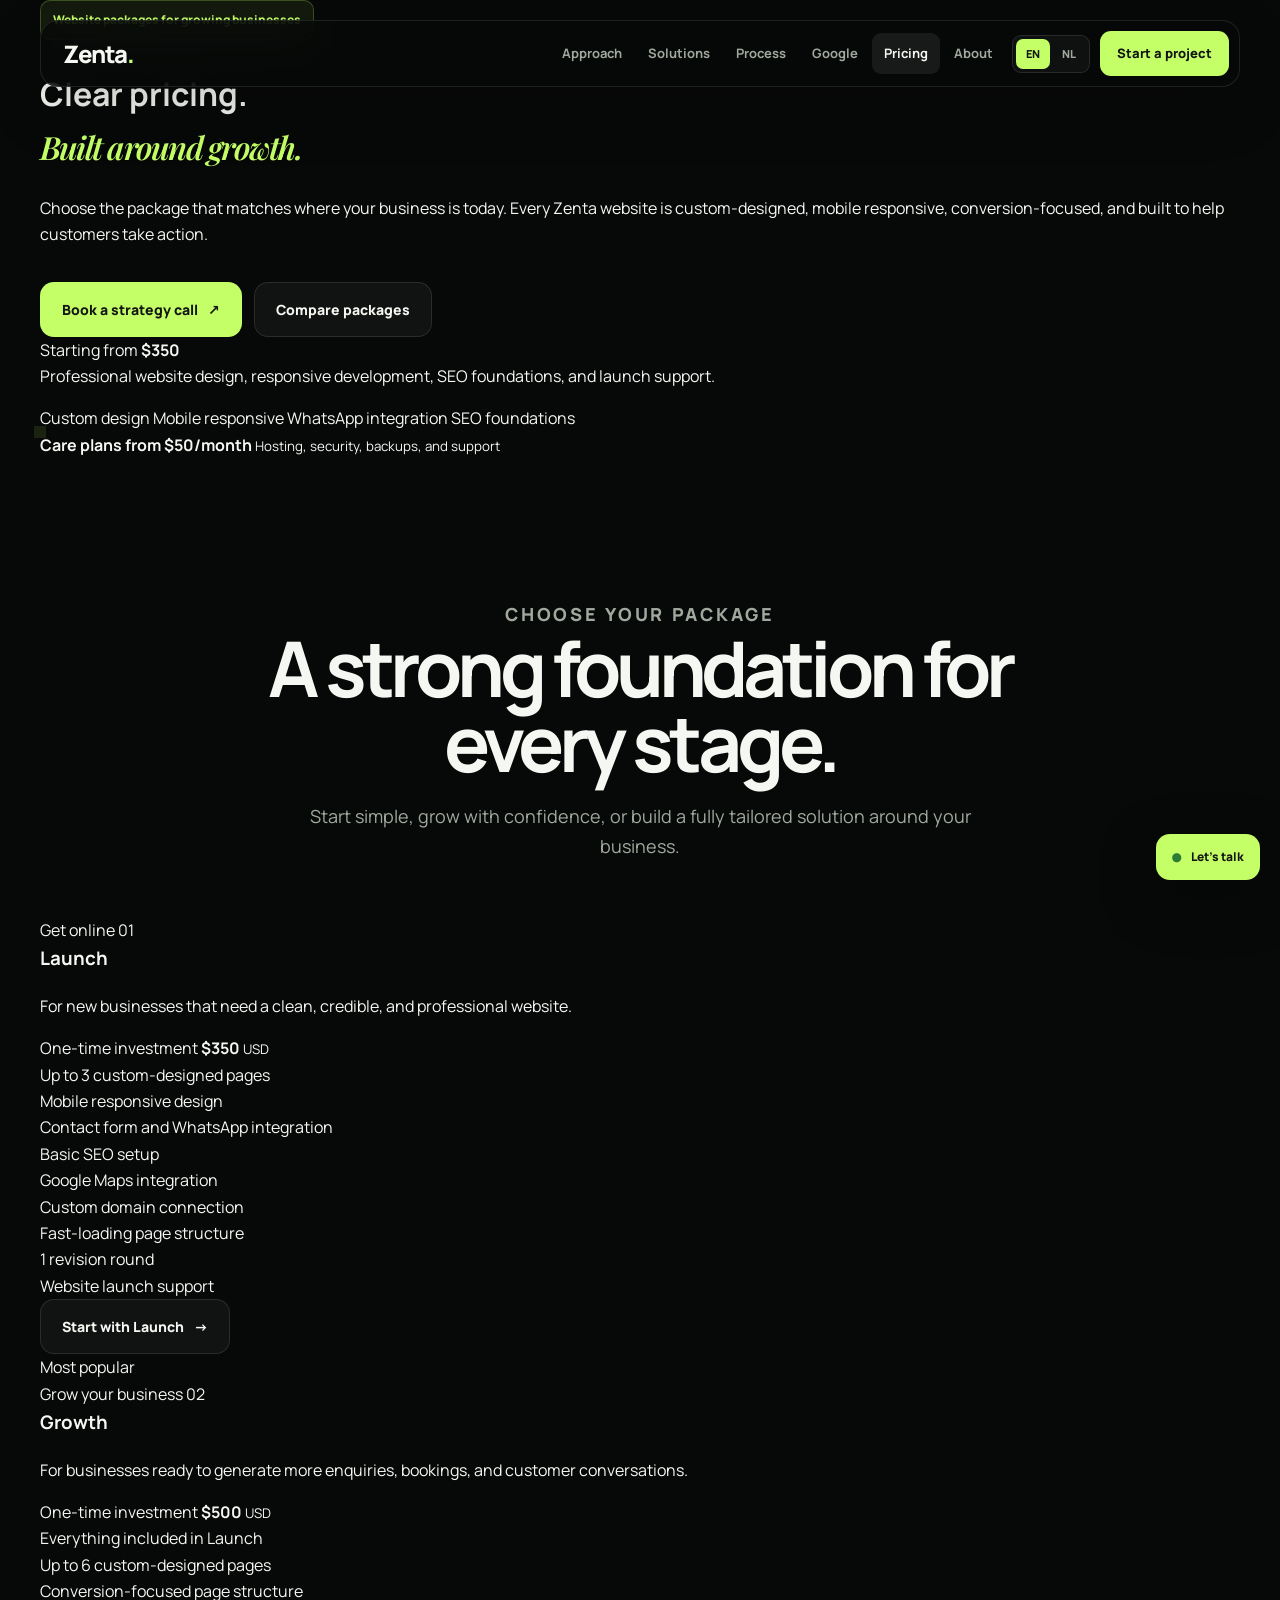
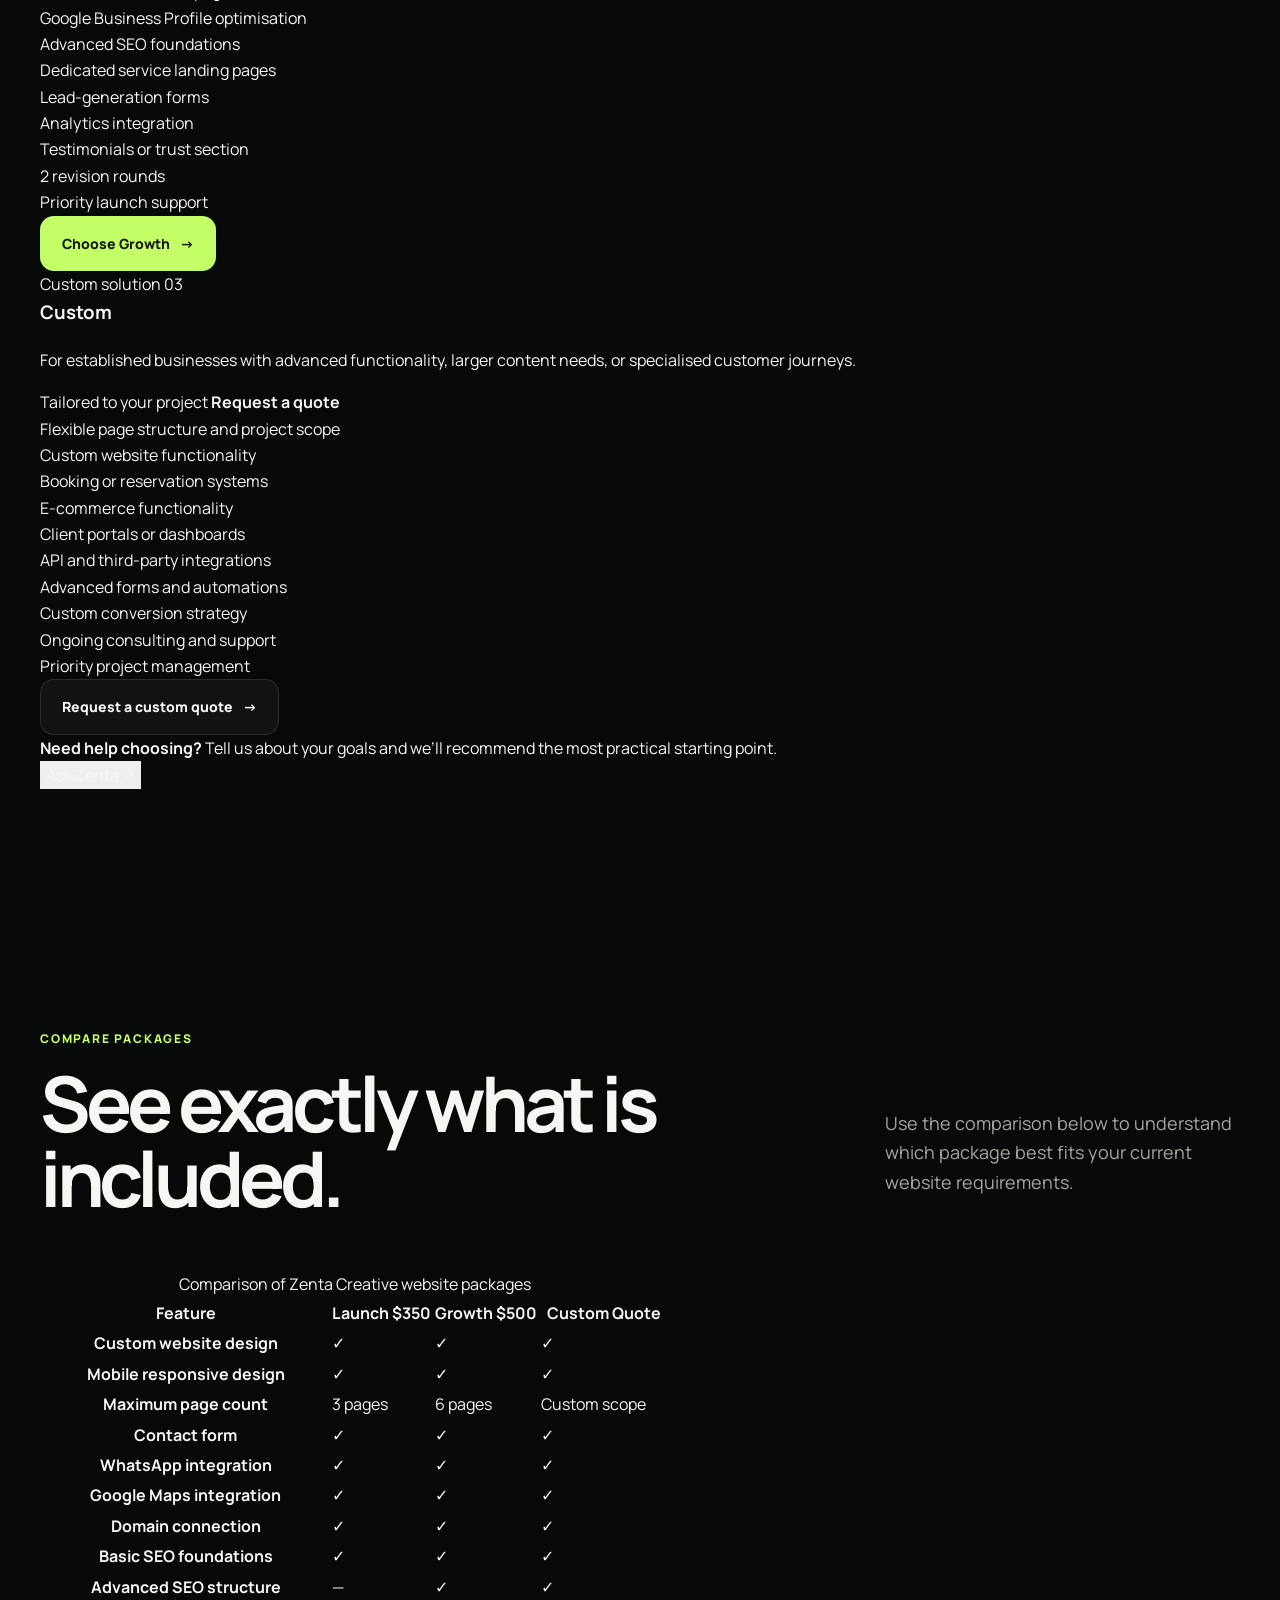
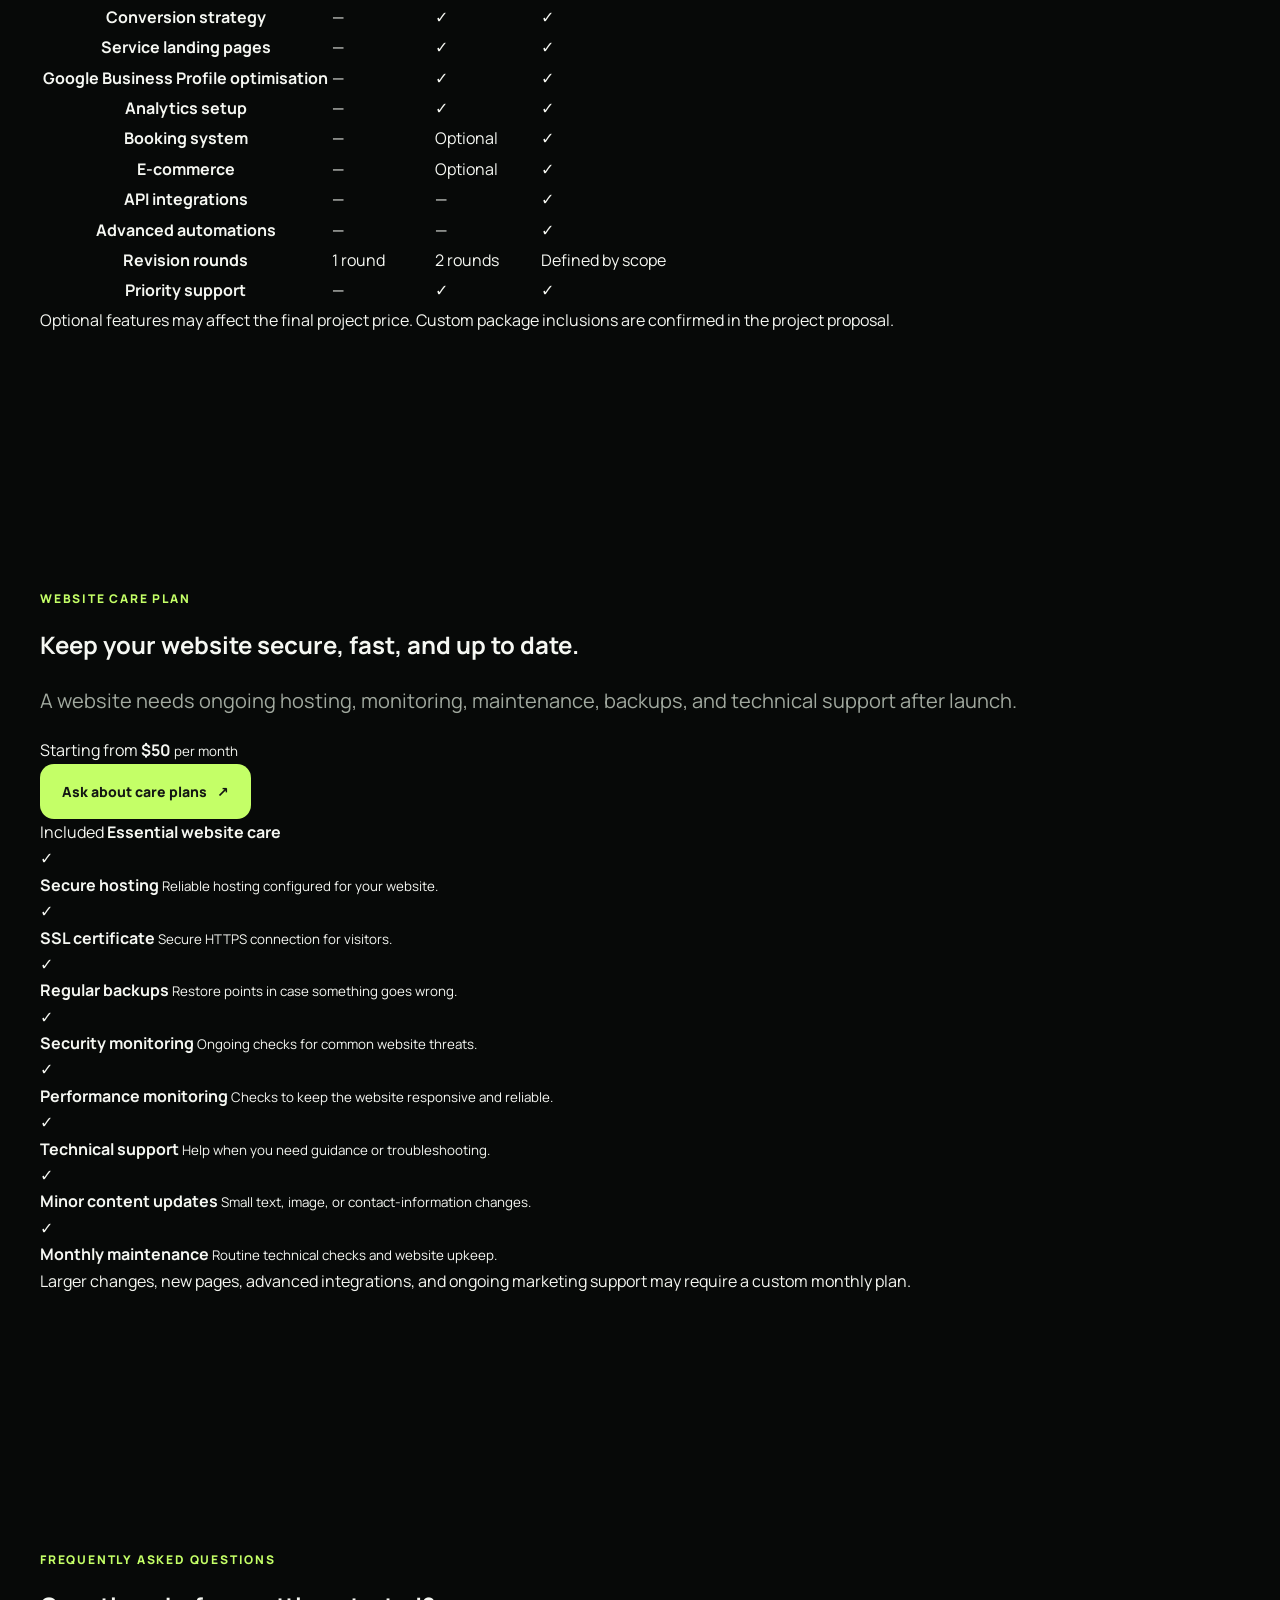
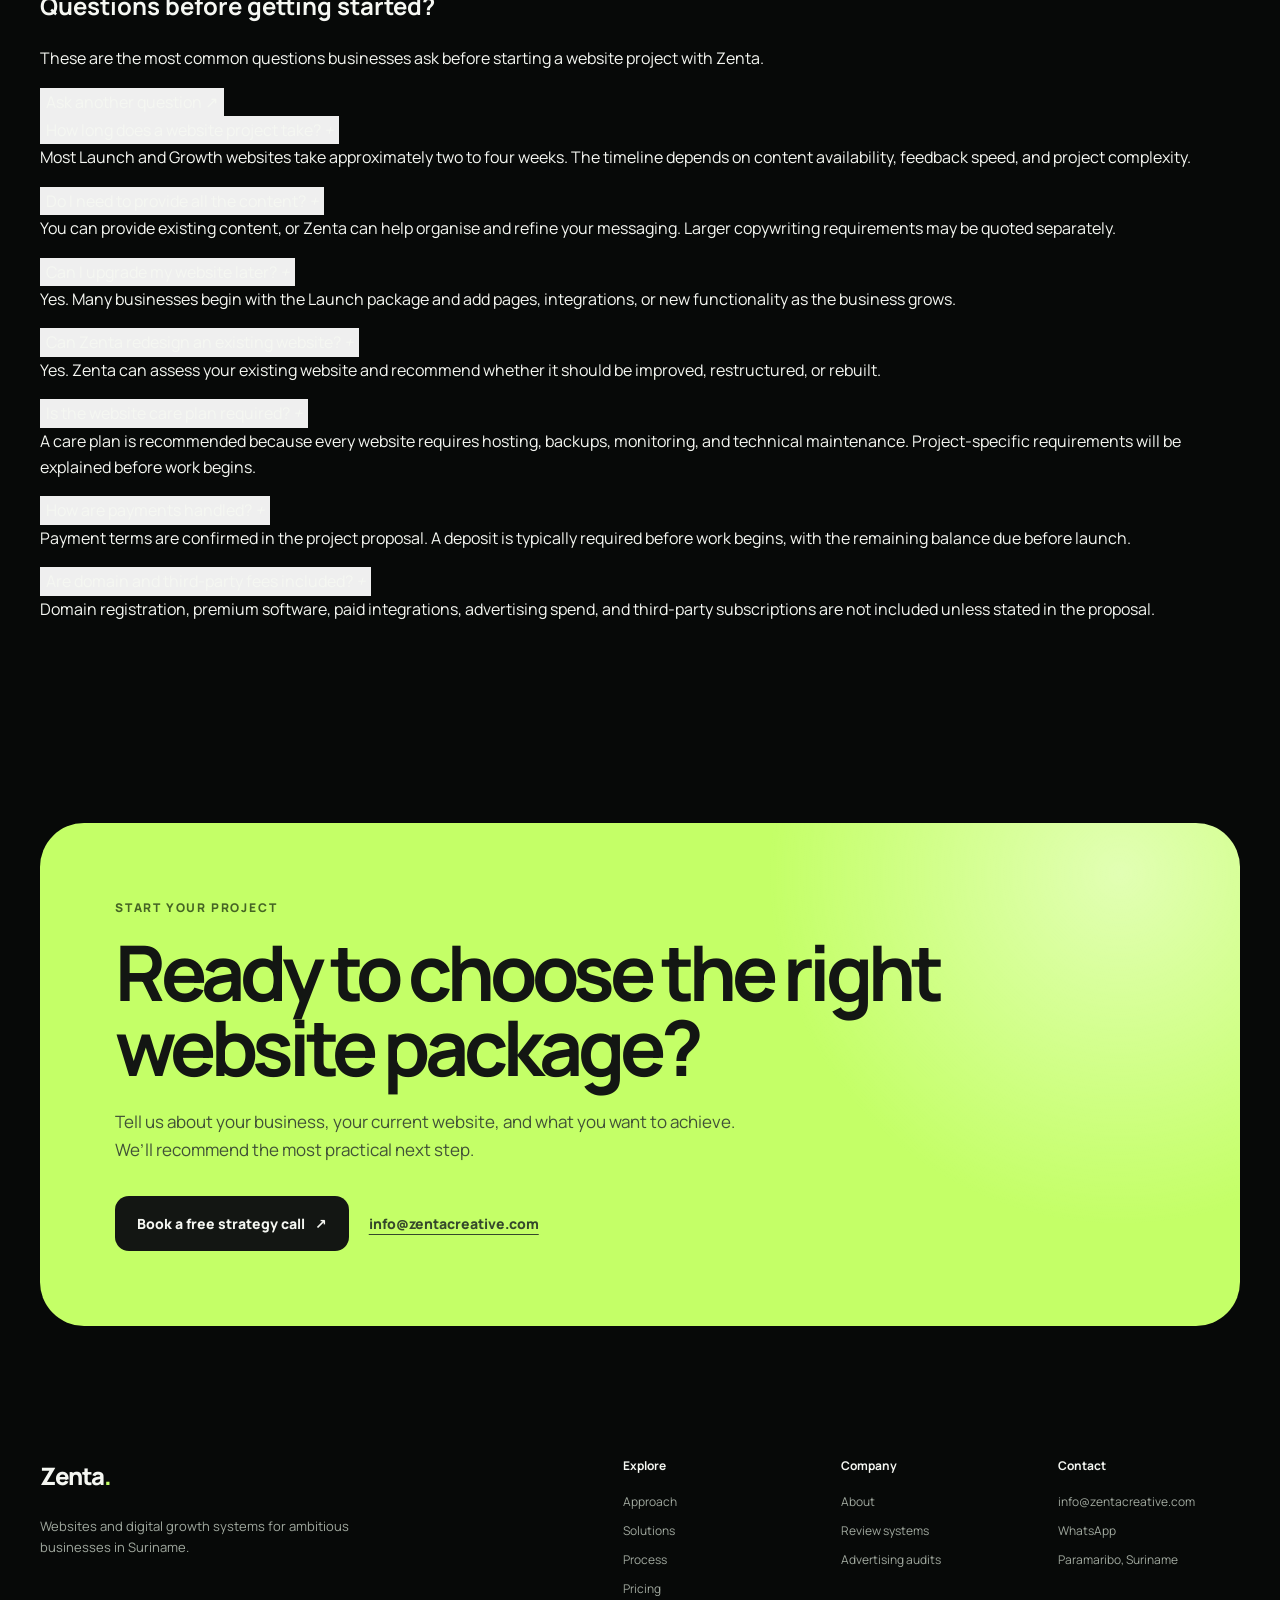
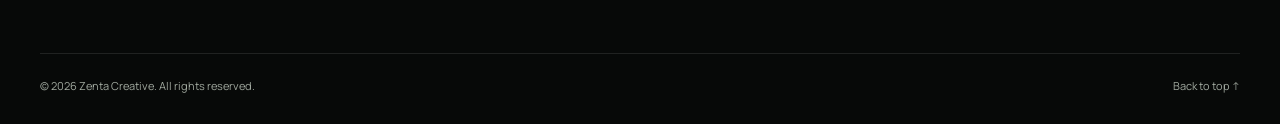
==== pricing.html @ 64223e45 "Rename pricing.index to pricing.html" ====
<!DOCTYPE html>
<html lang="en-SR">
<head>
  <meta charset="UTF-8" />
  <meta name="viewport" content="width=device-width, initial-scale=1.0" />

  <title>Website Pricing in Suriname | Zenta Creative</title>

  <meta
    name="description"
    content="Compare Zenta Creative website packages starting from $350. Choose Launch, Growth, or request a custom website quote."
  />

  <meta name="robots" content="index, follow" />
  <meta name="theme-color" content="#070908" />

  <link rel="canonical" href="https://zentacreative.com/pricing.html" />

  <meta property="og:type" content="website" />
  <meta property="og:locale" content="en_SR" />
  <meta property="og:site_name" content="Zenta Creative" />
  <meta property="og:url" content="https://zentacreative.com/pricing.html" />

  <meta
    property="og:title"
    content="Website Pricing in Suriname | Zenta Creative"
  />

  <meta
    property="og:description"
    content="Professional website packages starting from $350, plus custom website solutions and care plans."
  />

  <link rel="icon" href="favicon.svg" type="image/svg+xml" />

  <link rel="stylesheet" href="style.css" />
  <link rel="stylesheet" href="pricing.css" />

  <link rel="preconnect" href="https://fonts.googleapis.com" />
  <link rel="preconnect" href="https://fonts.gstatic.com" crossorigin />

  <link
    href="https://fonts.googleapis.com/css2?family=Manrope:wght@400;500;600;700;800&amp;family=Playfair+Display:ital,wght@0,600;1,600&amp;display=swap"
    rel="stylesheet"
  />

  <script>
    document.documentElement.classList.add("js");
  </script>

  <script type="application/ld+json">
    {
      "@context": "https://schema.org",
      "@type": "Service",
      "name": "Website Design Packages",
      "provider": {
        "@type": "Organization",
        "name": "Zenta Creative",
        "url": "https://zentacreative.com/"
      },
      "areaServed": {
        "@type": "Country",
        "name": "Suriname"
      },
      "offers": [
        {
          "@type": "Offer",
          "name": "Launch Website Package",
          "price": "350",
          "priceCurrency": "USD"
        },
        {
          "@type": "Offer",
          "name": "Growth Website Package",
          "price": "500",
          "priceCurrency": "USD"
        },
        {
          "@type": "Offer",
          "name": "Custom Website Package",
          "priceSpecification": {
            "@type": "PriceSpecification",
            "priceCurrency": "USD"
          }
        }
      ]
    }
  </script>
</head>

<body class="pricing-page">
  <a class="skip-link" href="#main-content">
    Skip to main content
  </a>

  <div class="site-background" aria-hidden="true">
    <div class="background-grid"></div>
    <div class="background-glow glow-one"></div>
    <div class="background-glow glow-two"></div>
  </div>

  <nav class="nav" id="nav" aria-label="Main navigation">
    <a class="logo" href="index.html" aria-label="Zenta Creative homepage">
      Zenta<span>.</span>
    </a>

    <div class="nav-links" id="navLinks">
      <a href="index.html#approach">Approach</a>
      <a href="index.html#services">Solutions</a>
      <a href="index.html#process">Process</a>
      <a href="index.html#google">Google</a>
      <a class="is-active" href="pricing.html" aria-current="page">
        Pricing
      </a>
      <a href="about.html">About</a>

      <div class="language-switch" aria-label="Language selector">
        <span aria-current="page">EN</span>
        <a href="/nl/pricing.html" lang="nl-SR">NL</a>
      </div>

      <button class="nav-cta js-open-contact" type="button">
        Start a project
      </button>
    </div>

    <button
      class="menu-button"
      id="menuButton"
      type="button"
      aria-label="Open navigation menu"
      aria-controls="navLinks"
      aria-expanded="false"
    >
      <span></span>
      <span></span>
    </button>
  </nav>

  <main id="main-content">
    <header class="pricing-hero" id="top">
      <div class="container pricing-hero-grid">
        <div class="pricing-hero-content">
          <p class="eyebrow reveal">
            Website packages for growing businesses
          </p>

          <h1 class="reveal">
            Clear pricing.
            <span class="serif">Built around growth.</span>
          </h1>

          <p class="pricing-hero-copy reveal">
            Choose the package that matches where your business is today.
            Every Zenta website is custom-designed, mobile responsive,
            conversion-focused, and built to help customers take action.
          </p>

          <div class="hero-actions reveal">
            <button
              class="button button-primary js-open-contact"
              type="button"
            >
              Book a strategy call
              <span aria-hidden="true">↗</span>
            </button>

            <a class="button button-secondary" href="#compare">
              Compare packages
            </a>
          </div>
        </div>

        <div class="pricing-hero-summary reveal-right">
          <div class="summary-card">
            <span class="summary-label">Starting from</span>

            <strong>$350</strong>

            <p>
              Professional website design, responsive development, SEO
              foundations, and launch support.
            </p>

            <div class="summary-points">
              <span>Custom design</span>
              <span>Mobile responsive</span>
              <span>WhatsApp integration</span>
              <span>SEO foundations</span>
            </div>
          </div>

          <div class="summary-floating-card">
            <span class="status-dot"></span>

            <div>
              <strong>Care plans from $50/month</strong>
              <small>Hosting, security, backups, and support</small>
            </div>
          </div>
        </div>
      </div>
    </header>

    <section class="section packages-section" aria-labelledby="packagesTitle">
      <div class="container">
        <div class="section-heading centered reveal">
          <p class="kicker">Choose your package</p>

          <h2 id="packagesTitle">
            A strong foundation for every stage.
          </h2>

          <p>
            Start simple, grow with confidence, or build a fully tailored
            solution around your business.
          </p>
        </div>

        <div class="pricing-cards">
          <article class="pricing-card reveal">
            <div class="pricing-card-top">
              <span class="package-tag">Get online</span>
              <span class="package-number">01</span>
            </div>

            <h3>Launch</h3>

            <p class="package-description">
              For new businesses that need a clean, credible, and professional
              website.
            </p>

            <div class="package-price">
              <span>One-time investment</span>
              <strong>$350</strong>
              <small>USD</small>
            </div>

            <ul class="package-features">
              <li>Up to 3 custom-designed pages</li>
              <li>Mobile responsive design</li>
              <li>Contact form and WhatsApp integration</li>
              <li>Basic SEO setup</li>
              <li>Google Maps integration</li>
              <li>Custom domain connection</li>
              <li>Fast-loading page structure</li>
              <li>1 revision round</li>
              <li>Website launch support</li>
            </ul>

            <button
              class="button button-secondary package-button js-open-contact"
              type="button"
              data-service="Launch website package"
            >
              Start with Launch
              <span aria-hidden="true">→</span>
            </button>
          </article>

          <article class="pricing-card pricing-card-featured reveal">
            <span class="popular-badge">Most popular</span>

            <div class="pricing-card-top">
              <span class="package-tag">Grow your business</span>
              <span class="package-number">02</span>
            </div>

            <h3>Growth</h3>

            <p class="package-description">
              For businesses ready to generate more enquiries, bookings, and
              customer conversations.
            </p>

            <div class="package-price">
              <span>One-time investment</span>
              <strong>$500</strong>
              <small>USD</small>
            </div>

            <ul class="package-features">
              <li>Everything included in Launch</li>
              <li>Up to 6 custom-designed pages</li>
              <li>Conversion-focused page structure</li>
              <li>Google Business Profile optimisation</li>
              <li>Advanced SEO foundations</li>
              <li>Dedicated service landing pages</li>
              <li>Lead-generation forms</li>
              <li>Analytics integration</li>
              <li>Testimonials or trust section</li>
              <li>2 revision rounds</li>
              <li>Priority launch support</li>
            </ul>

            <button
              class="button button-primary package-button js-open-contact"
              type="button"
              data-service="Growth website package"
            >
              Choose Growth
              <span aria-hidden="true">→</span>
            </button>
          </article>

          <article class="pricing-card reveal">
            <div class="pricing-card-top">
              <span class="package-tag">Custom solution</span>
              <span class="package-number">03</span>
            </div>

            <h3>Custom</h3>

            <p class="package-description">
              For established businesses with advanced functionality, larger
              content needs, or specialised customer journeys.
            </p>

            <div class="package-price package-price-custom">
              <span>Tailored to your project</span>
              <strong>Request a quote</strong>
            </div>

            <ul class="package-features">
              <li>Flexible page structure and project scope</li>
              <li>Custom website functionality</li>
              <li>Booking or reservation systems</li>
              <li>E-commerce functionality</li>
              <li>Client portals or dashboards</li>
              <li>API and third-party integrations</li>
              <li>Advanced forms and automations</li>
              <li>Custom conversion strategy</li>
              <li>Ongoing consulting and support</li>
              <li>Priority project management</li>
            </ul>

            <button
              class="button button-secondary package-button js-open-contact"
              type="button"
              data-service="Custom website project"
            >
              Request a custom quote
              <span aria-hidden="true">→</span>
            </button>
          </article>
        </div>

        <div class="pricing-note reveal">
          <div>
            <strong>Need help choosing?</strong>
            <span>
              Tell us about your goals and we’ll recommend the most practical
              starting point.
            </span>
          </div>

          <button class="text-button js-open-contact" type="button">
            Ask Zenta
            <span aria-hidden="true">↗</span>
          </button>
        </div>
      </div>
    </section>

    <section
      class="section comparison-section"
      id="compare"
      aria-labelledby="comparisonTitle"
    >
      <div class="container">
        <div class="section-heading split-heading reveal">
          <div>
            <p class="kicker">Compare packages</p>

            <h2 id="comparisonTitle">
              See exactly what is included.
            </h2>
          </div>

          <p>
            Use the comparison below to understand which package best fits
            your current website requirements.
          </p>
        </div>

        <div class="comparison-table-wrap reveal">
          <table class="comparison-table">
            <caption class="sr-only">
              Comparison of Zenta Creative website packages
            </caption>

            <thead>
              <tr>
                <th scope="col">Feature</th>
                <th scope="col">
                  <span>Launch</span>
                  <strong>$350</strong>
                </th>
                <th scope="col" class="comparison-featured">
                  <span>Growth</span>
                  <strong>$500</strong>
                </th>
                <th scope="col">
                  <span>Custom</span>
                  <strong>Quote</strong>
                </th>
              </tr>
            </thead>

            <tbody>
              <tr>
                <th scope="row">Custom website design</th>
                <td><span class="check">✓</span></td>
                <td class="comparison-featured"><span class="check">✓</span></td>
                <td><span class="check">✓</span></td>
              </tr>

              <tr>
                <th scope="row">Mobile responsive design</th>
                <td><span class="check">✓</span></td>
                <td class="comparison-featured"><span class="check">✓</span></td>
                <td><span class="check">✓</span></td>
              </tr>

              <tr>
                <th scope="row">Maximum page count</th>
                <td>3 pages</td>
                <td class="comparison-featured">6 pages</td>
                <td>Custom scope</td>
              </tr>

              <tr>
                <th scope="row">Contact form</th>
                <td><span class="check">✓</span></td>
                <td class="comparison-featured"><span class="check">✓</span></td>
                <td><span class="check">✓</span></td>
              </tr>

              <tr>
                <th scope="row">WhatsApp integration</th>
                <td><span class="check">✓</span></td>
                <td class="comparison-featured"><span class="check">✓</span></td>
                <td><span class="check">✓</span></td>
              </tr>

              <tr>
                <th scope="row">Google Maps integration</th>
                <td><span class="check">✓</span></td>
                <td class="comparison-featured"><span class="check">✓</span></td>
                <td><span class="check">✓</span></td>
              </tr>

              <tr>
                <th scope="row">Domain connection</th>
                <td><span class="check">✓</span></td>
                <td class="comparison-featured"><span class="check">✓</span></td>
                <td><span class="check">✓</span></td>
              </tr>

              <tr>
                <th scope="row">Basic SEO foundations</th>
                <td><span class="check">✓</span></td>
                <td class="comparison-featured"><span class="check">✓</span></td>
                <td><span class="check">✓</span></td>
              </tr>

              <tr>
                <th scope="row">Advanced SEO structure</th>
                <td><span class="dash">—</span></td>
                <td class="comparison-featured"><span class="check">✓</span></td>
                <td><span class="check">✓</span></td>
              </tr>

              <tr>
                <th scope="row">Conversion strategy</th>
                <td><span class="dash">—</span></td>
                <td class="comparison-featured"><span class="check">✓</span></td>
                <td><span class="check">✓</span></td>
              </tr>

              <tr>
                <th scope="row">Service landing pages</th>
                <td><span class="dash">—</span></td>
                <td class="comparison-featured"><span class="check">✓</span></td>
                <td><span class="check">✓</span></td>
              </tr>

              <tr>
                <th scope="row">Google Business Profile optimisation</th>
                <td><span class="dash">—</span></td>
                <td class="comparison-featured"><span class="check">✓</span></td>
                <td><span class="check">✓</span></td>
              </tr>

              <tr>
                <th scope="row">Analytics setup</th>
                <td><span class="dash">—</span></td>
                <td class="comparison-featured"><span class="check">✓</span></td>
                <td><span class="check">✓</span></td>
              </tr>

              <tr>
                <th scope="row">Booking system</th>
                <td><span class="dash">—</span></td>
                <td class="comparison-featured">Optional</td>
                <td><span class="check">✓</span></td>
              </tr>

              <tr>
                <th scope="row">E-commerce</th>
                <td><span class="dash">—</span></td>
                <td class="comparison-featured">Optional</td>
                <td><span class="check">✓</span></td>
              </tr>

              <tr>
                <th scope="row">API integrations</th>
                <td><span class="dash">—</span></td>
                <td class="comparison-featured"><span class="dash">—</span></td>
                <td><span class="check">✓</span></td>
              </tr>

              <tr>
                <th scope="row">Advanced automations</th>
                <td><span class="dash">—</span></td>
                <td class="comparison-featured"><span class="dash">—</span></td>
                <td><span class="check">✓</span></td>
              </tr>

              <tr>
                <th scope="row">Revision rounds</th>
                <td>1 round</td>
                <td class="comparison-featured">2 rounds</td>
                <td>Defined by scope</td>
              </tr>

              <tr>
                <th scope="row">Priority support</th>
                <td><span class="dash">—</span></td>
                <td class="comparison-featured"><span class="check">✓</span></td>
                <td><span class="check">✓</span></td>
              </tr>
            </tbody>
          </table>
        </div>

        <p class="comparison-disclaimer reveal">
          Optional features may affect the final project price. Custom package
          inclusions are confirmed in the project proposal.
        </p>
      </div>
    </section>

    <section
      class="section care-section"
      aria-labelledby="careTitle"
    >
      <div class="container care-layout">
        <div class="care-content reveal-left">
          <p class="kicker">Website care plan</p>

          <h2 id="careTitle">
            Keep your website secure, fast, and up to date.
          </h2>

          <p class="large-copy">
            A website needs ongoing hosting, monitoring, maintenance, backups,
            and technical support after launch.
          </p>

          <div class="care-price">
            <span>Starting from</span>
            <strong>$50</strong>
            <small>per month</small>
          </div>

          <button
            class="button button-primary js-open-contact"
            type="button"
            data-service="Website care plan"
          >
            Ask about care plans
            <span aria-hidden="true">↗</span>
          </button>
        </div>

        <div class="care-card reveal-right">
          <div class="care-card-header">
            <span>Included</span>
            <strong>Essential website care</strong>
          </div>

          <div class="care-features">
            <div>
              <span aria-hidden="true">✓</span>
              <div>
                <strong>Secure hosting</strong>
                <small>
                  Reliable hosting configured for your website.
                </small>
              </div>
            </div>

            <div>
              <span aria-hidden="true">✓</span>
              <div>
                <strong>SSL certificate</strong>
                <small>
                  Secure HTTPS connection for visitors.
                </small>
              </div>
            </div>

            <div>
              <span aria-hidden="true">✓</span>
              <div>
                <strong>Regular backups</strong>
                <small>
                  Restore points in case something goes wrong.
                </small>
              </div>
            </div>

            <div>
              <span aria-hidden="true">✓</span>
              <div>
                <strong>Security monitoring</strong>
                <small>
                  Ongoing checks for common website threats.
                </small>
              </div>
            </div>

            <div>
              <span aria-hidden="true">✓</span>
              <div>
                <strong>Performance monitoring</strong>
                <small>
                  Checks to keep the website responsive and reliable.
                </small>
              </div>
            </div>

            <div>
              <span aria-hidden="true">✓</span>
              <div>
                <strong>Technical support</strong>
                <small>
                  Help when you need guidance or troubleshooting.
                </small>
              </div>
            </div>

            <div>
              <span aria-hidden="true">✓</span>
              <div>
                <strong>Minor content updates</strong>
                <small>
                  Small text, image, or contact-information changes.
                </small>
              </div>
            </div>

            <div>
              <span aria-hidden="true">✓</span>
              <div>
                <strong>Monthly maintenance</strong>
                <small>
                  Routine technical checks and website upkeep.
                </small>
              </div>
            </div>
          </div>

          <p class="care-card-note">
            Larger changes, new pages, advanced integrations, and ongoing
            marketing support may require a custom monthly plan.
          </p>
        </div>
      </div>
    </section>

    <section
      class="section faq-section"
      aria-labelledby="faqTitle"
    >
      <div class="container faq-layout">
        <div class="faq-intro reveal-left">
          <p class="kicker">Frequently asked questions</p>

          <h2 id="faqTitle">
            Questions before getting started?
          </h2>

          <p>
            These are the most common questions businesses ask before starting
            a website project with Zenta.
          </p>

          <button
            class="text-button js-open-contact"
            type="button"
          >
            Ask another question
            <span aria-hidden="true">↗</span>
          </button>
        </div>

        <div class="faq-list reveal-right">
          <article class="faq-item">
            <button
              class="faq-question"
              type="button"
              aria-expanded="false"
            >
              <span>How long does a website project take?</span>
              <i aria-hidden="true">+</i>
            </button>

            <div class="faq-answer">
              <div>
                <p>
                  Most Launch and Growth websites take approximately two to
                  four weeks. The timeline depends on content availability,
                  feedback speed, and project complexity.
                </p>
              </div>
            </div>
          </article>

          <article class="faq-item">
            <button
              class="faq-question"
              type="button"
              aria-expanded="false"
            >
              <span>Do I need to provide all the content?</span>
              <i aria-hidden="true">+</i>
            </button>

            <div class="faq-answer">
              <div>
                <p>
                  You can provide existing content, or Zenta can help organise
                  and refine your messaging. Larger copywriting requirements
                  may be quoted separately.
                </p>
              </div>
            </div>
          </article>

          <article class="faq-item">
            <button
              class="faq-question"
              type="button"
              aria-expanded="false"
            >
              <span>Can I upgrade my website later?</span>
              <i aria-hidden="true">+</i>
            </button>

            <div class="faq-answer">
              <div>
                <p>
                  Yes. Many businesses begin with the Launch package and add
                  pages, integrations, or new functionality as the business
                  grows.
                </p>
              </div>
            </div>
          </article>

          <article class="faq-item">
            <button
              class="faq-question"
              type="button"
              aria-expanded="false"
            >
              <span>Can Zenta redesign an existing website?</span>
              <i aria-hidden="true">+</i>
            </button>

            <div class="faq-answer">
              <div>
                <p>
                  Yes. Zenta can assess your existing website and recommend
                  whether it should be improved, restructured, or rebuilt.
                </p>
              </div>
            </div>
          </article>

          <article class="faq-item">
            <button
              class="faq-question"
              type="button"
              aria-expanded="false"
            >
              <span>Is the website care plan required?</span>
              <i aria-hidden="true">+</i>
            </button>

            <div class="faq-answer">
              <div>
                <p>
                  A care plan is recommended because every website requires
                  hosting, backups, monitoring, and technical maintenance.
                  Project-specific requirements will be explained before work
                  begins.
                </p>
              </div>
            </div>
          </article>

          <article class="faq-item">
            <button
              class="faq-question"
              type="button"
              aria-expanded="false"
            >
              <span>How are payments handled?</span>
              <i aria-hidden="true">+</i>
            </button>

            <div class="faq-answer">
              <div>
                <p>
                  Payment terms are confirmed in the project proposal. A
                  deposit is typically required before work begins, with the
                  remaining balance due before launch.
                </p>
              </div>
            </div>
          </article>

          <article class="faq-item">
            <button
              class="faq-question"
              type="button"
              aria-expanded="false"
            >
              <span>Are domain and third-party fees included?</span>
              <i aria-hidden="true">+</i>
            </button>

            <div class="faq-answer">
              <div>
                <p>
                  Domain registration, premium software, paid integrations,
                  advertising spend, and third-party subscriptions are not
                  included unless stated in the proposal.
                </p>
              </div>
            </div>
          </article>
        </div>
      </div>
    </section>

    <section class="final-cta pricing-final-cta">
      <div class="container final-cta-inner reveal">
        <p class="kicker">Start your project</p>

        <h2>
          Ready to choose the right website package?
        </h2>

        <p>
          Tell us about your business, your current website, and what you want
          to achieve. We’ll recommend the most practical next step.
        </p>

        <div class="final-actions">
          <button
            class="button button-dark js-open-contact"
            type="button"
          >
            Book a free strategy call
            <span aria-hidden="true">↗</span>
          </button>

          <a class="final-email" href="mailto:info@zentacreative.com">
            info@zentacreative.com
          </a>
        </div>
      </div>
    </section>
  </main>

  <footer class="footer">
    <div class="container footer-grid">
      <div class="footer-brand">
        <a class="logo" href="index.html">
          Zenta<span>.</span>
        </a>

        <p>
          Websites and digital growth systems for ambitious businesses in
          Suriname.
        </p>
      </div>

      <div class="footer-links">
        <div>
          <strong>Explore</strong>
          <a href="index.html#approach">Approach</a>
          <a href="index.html#services">Solutions</a>
          <a href="index.html#process">Process</a>
          <a href="pricing.html">Pricing</a>
        </div>

        <div>
          <strong>Company</strong>
          <a href="about.html">About</a>
          <a href="reviews.html">Review systems</a>
          <a href="ads-audit.html">Advertising audits</a>
        </div>

        <div>
          <strong>Contact</strong>

          <a href="mailto:info@zentacreative.com">
            info@zentacreative.com
          </a>

          <a
            href="https://wa.me/5978877663"
            target="_blank"
            rel="noopener noreferrer"
          >
            WhatsApp
          </a>

          <span>Paramaribo, Suriname</span>
        </div>
      </div>
    </div>

    <div class="container footer-bottom">
      <span>
        © <span id="year"></span> Zenta Creative. All rights reserved.
      </span>

      <a href="#top">
        Back to top ↑
      </a>
    </div>
  </footer>

  <button
    class="floating-whatsapp js-open-contact"
    type="button"
    aria-label="Contact Zenta Creative"
  >
    <span aria-hidden="true">●</span>
    Let’s talk
  </button>

  <div
    class="contact-modal"
    id="contactModal"
    aria-hidden="true"
  >
    <div class="contact-backdrop" data-close-modal></div>

    <section
      class="contact-dialog"
      role="dialog"
      aria-modal="true"
      aria-labelledby="contactTitle"
      aria-describedby="contactDescription"
    >
      <button
        class="modal-close"
        type="button"
        aria-label="Close contact form"
        data-close-modal
      >
        ×
      </button>

      <p class="kicker">Start a conversation</p>

      <h2 id="contactTitle">
        Tell us what you need.
      </h2>

      <p id="contactDescription">
        Complete the form and a prefilled WhatsApp message will open for you
        to review and send.
      </p>

      <form id="contactForm" novalidate>
        <div class="form-grid">
          <label class="form-field">
            <span>Your name</span>

            <input
              id="contactName"
              name="name"
              type="text"
              autocomplete="name"
              required
            />

            <small class="field-error">
              Please enter your name.
            </small>
          </label>

          <label class="form-field">
            <span>Business name</span>

            <input
              id="contactBusiness"
              name="business"
              type="text"
              autocomplete="organization"
              required
            />

            <small class="field-error">
              Please enter your business name.
            </small>
          </label>

          <label class="form-field">
            <span>Phone or email</span>

            <input
              id="contactDetails"
              name="contact"
              type="text"
              required
            />

            <small class="field-error">
              Please enter a phone number or email.
            </small>
          </label>

          <label class="form-field">
            <span>What are you interested in?</span>

            <select id="contactService" name="service" required>
              <option value="">Choose an option</option>
              <option value="Launch website package">
                Launch package — $350
              </option>
              <option value="Growth website package">
                Growth package — $500
              </option>
              <option value="Custom website project">
                Custom website project
              </option>
              <option value="Website care plan">
                Website care plan
              </option>
              <option value="Not sure yet">
                Not sure yet
              </option>
            </select>

            <small class="field-error">
              Please choose an option.
            </small>
          </label>

          <label class="form-field form-field-full">
            <span>What would you like your website to achieve?</span>

            <textarea
              id="contactGoal"
              name="goal"
              rows="5"
              required
              placeholder="For example: more enquiries, online bookings, a more professional image, or better Google visibility."
            ></textarea>

            <small class="field-error">
              Please briefly describe your goal.
            </small>
          </label>
        </div>

        <div class="form-actions">
          <button class="button button-primary" type="submit">
            Continue on WhatsApp
            <span aria-hidden="true">↗</span>
          </button>

          <p>No payment or commitment is required.</p>
        </div>
      </form>
    </section>
  </div>

  <script>
    const whatsappNumber = "5978877663";

    const nav = document.getElementById("nav");
    const menuButton = document.getElementById("menuButton");
    const navLinks = document.getElementById("navLinks");

    const modal = document.getElementById("contactModal");
    const contactForm = document.getElementById("contactForm");
    const serviceSelect = document.getElementById("contactService");

    const openContactButtons =
      document.querySelectorAll(".js-open-contact");

    const closeModalButtons =
      modal.querySelectorAll("[data-close-modal]");

    const faqQuestions =
      document.querySelectorAll(".faq-question");

    let lastFocusedElement = null;

    function closeMobileMenu() {
      navLinks.classList.remove("is-open");

      menuButton.setAttribute("aria-expanded", "false");
      menuButton.setAttribute(
        "aria-label",
        "Open navigation menu"
      );

      document.body.classList.remove("menu-open");
    }

    function openModal(service = "") {
      lastFocusedElement = document.activeElement;

      if (service) {
        serviceSelect.value = service;
      }

      modal.classList.add("is-open");
      modal.setAttribute("aria-hidden", "false");
      document.body.classList.add("modal-open");

      closeMobileMenu();

      window.setTimeout(() => {
        document.getElementById("contactName").focus();
      }, 50);
    }

    function closeModal() {
      modal.classList.remove("is-open");
      modal.setAttribute("aria-hidden", "true");
      document.body.classList.remove("modal-open");

      if (lastFocusedElement) {
        lastFocusedElement.focus();
      }
    }

    function validateField(field) {
      const wrapper = field.closest(".form-field");
      const isValid = field.checkValidity();

      wrapper.classList.toggle("has-error", !isValid);

      return isValid;
    }

    menuButton.addEventListener("click", () => {
      const isOpen = navLinks.classList.toggle("is-open");

      menuButton.setAttribute("aria-expanded", String(isOpen));

      menuButton.setAttribute(
        "aria-label",
        isOpen
          ? "Close navigation menu"
          : "Open navigation menu"
      );

      document.body.classList.toggle("menu-open", isOpen);
    });

    navLinks.querySelectorAll("a").forEach((link) => {
      link.addEventListener("click", closeMobileMenu);
    });

    openContactButtons.forEach((button) => {
      button.addEventListener("click", () => {
        openModal(button.dataset.service || "");
      });
    });

    closeModalButtons.forEach((button) => {
      button.addEventListener("click", closeModal);
    });

    document.addEventListener("keydown", (event) => {
      if (
        event.key === "Escape" &&
        modal.classList.contains("is-open")
      ) {
        closeModal();
      }
    });

    window.addEventListener("scroll", () => {
      nav.classList.toggle("is-scrolled", window.scrollY > 20);
    });

    faqQuestions.forEach((question) => {
      question.addEventListener("click", () => {
        const item = question.closest(".faq-item");
        const isOpen = item.classList.contains("is-open");

        document
          .querySelectorAll(".faq-item.is-open")
          .forEach((openItem) => {
            openItem.classList.remove("is-open");

            openItem
              .querySelector(".faq-question")
              .setAttribute("aria-expanded", "false");
          });

        if (!isOpen) {
          item.classList.add("is-open");
          question.setAttribute("aria-expanded", "true");
        }
      });
    });

    contactForm
      .querySelectorAll("input, select, textarea")
      .forEach((field) => {
        field.addEventListener("blur", () => {
          validateField(field);
        });

        field.addEventListener("input", () => {
          if (
            field
              .closest(".form-field")
              .classList.contains("has-error")
          ) {
            validateField(field);
          }
        });
      });

    contactForm.addEventListener("submit", (event) => {
      event.preventDefault();

      const fields = Array.from(
        contactForm.querySelectorAll(
          "input, select, textarea"
        )
      );

      const isValid = fields
        .map(validateField)
        .every(Boolean);

      if (!isValid) {
        contactForm.querySelector(":invalid")?.focus();
        return;
      }

      const name =
        document.getElementById("contactName").value.trim();

      const business =
        document.getElementById("contactBusiness").value.trim();

      const contact =
        document.getElementById("contactDetails").value.trim();

      const service = serviceSelect.value;

      const goal =
        document.getElementById("contactGoal").value.trim();

      const message = [
        "Hi Zenta, I would like to discuss a website project.",
        "",
        `Name: ${name}`,
        `Business: ${business}`,
        `Contact: ${contact}`,
        `Package or service: ${service}`,
        "",
        "Goal:",
        goal
      ].join("\n");

      const whatsappUrl =
        `https://wa.me/${whatsappNumber}?text=${encodeURIComponent(message)}`;

      window.open(
        whatsappUrl,
        "_blank",
        "noopener,noreferrer"
      );
    });

    const revealElements =
      document.querySelectorAll(
        ".reveal, .reveal-left, .reveal-right"
      );

    if ("IntersectionObserver" in window) {
      const revealObserver = new IntersectionObserver(
        (entries) => {
          entries.forEach((entry) => {
            if (!entry.isIntersecting) {
              return;
            }

            entry.target.classList.add("is-visible");
            revealObserver.unobserve(entry.target);
          });
        },
        {
          threshold: 0.1,
          rootMargin: "0px 0px -40px 0px"
        }
      );

      revealElements.forEach((element) => {
        revealObserver.observe(element);
      });
    } else {
      revealElements.forEach((element) => {
        element.classList.add("is-visible");
      });
    }

    document.getElementById("year").textContent =
      new Date().getFullYear();
  </script>
</body>
</html>
---- style.css ----
:root {
  --background: #070908;
  --surface: #111512;
  --surface-light: #181d19;
  --surface-white: #f3f4ef;

  --text: #f5f7f2;
  --text-dark: #131613;
  --muted: #a1a99f;
  --muted-dark: #626961;

  --accent: #c4ff67;
  --danger: #ff8e8e;

  --line: rgba(255, 255, 255, 0.1);
  --line-light: rgba(19, 22, 19, 0.12);

  --container: 1200px;
  --radius: 36px;
  --shadow: 0 40px 100px rgba(0, 0, 0, 0.32);
  --transition: 180ms ease;
}

*,
*::before,
*::after {
  box-sizing: border-box;
}

html {
  scroll-behavior: smooth;
  scroll-padding-top: 105px;
  background: var(--background);
}

body {
  min-height: 100vh;
  margin: 0;
  overflow-x: hidden;
  background: var(--background);
  color: var(--text);
  font-family:
    "Manrope",
    system-ui,
    -apple-system,
    BlinkMacSystemFont,
    "Segoe UI",
    sans-serif;
  line-height: 1.65;
}

body.menu-open,
body.modal-open {
  overflow: hidden;
}

a {
  color: inherit;
  text-decoration: none;
}

button,
input,
textarea,
select {
  font: inherit;
}

button {
  border: 0;
  color: inherit;
}

img,
svg {
  display: block;
  max-width: 100%;
}

h1,
h2,
h3,
p {
  margin-top: 0;
}

ul {
  margin: 0;
  padding: 0;
  list-style: none;
}

::selection {
  color: var(--text-dark);
  background: var(--accent);
}

.skip-link {
  position: fixed;
  top: 15px;
  left: 15px;
  z-index: 1000;
  padding: 12px 16px;
  border-radius: 10px;
  color: var(--text-dark);
  background: var(--accent);
  font-weight: 800;
  transform: translateY(-150%);
}

.skip-link:focus {
  transform: translateY(0);
}

a:focus-visible,
button:focus-visible,
input:focus-visible,
select:focus-visible,
textarea:focus-visible {
  outline: 3px solid var(--accent);
  outline-offset: 4px;
}

.container {
  width: min(var(--container), calc(100% - 48px));
  margin-inline: auto;
}

.section {
  position: relative;
  padding: 120px 0;
}

.section-heading {
  margin-bottom: 55px;
}

.section-heading.centered {
  max-width: 820px;
  margin-inline: auto;
  margin-bottom: 55px;
  text-align: center;
}

.section-heading h2,
.google-content h2,
.short-about h2,
.final-cta h2 {
  margin-bottom: 0;
  font-size: clamp(44px, 6vw, 80px);
  line-height: 0.98;
  letter-spacing: -0.065em;
}

.section-heading > p,
.split-heading > p {
  color: var(--muted);
  font-size: 18px;
}

.section-heading.centered > p {
  max-width: 670px;
  margin: 22px auto 0;
}

.split-heading {
  display: grid;
  grid-template-columns: minmax(0, 1.2fr) minmax(280px, 0.55fr);
  align-items: end;
  gap: 70px;
}

.kicker {
  margin-bottom: 16px;
  color: var(--accent);
  font-size: 12px;
  font-weight: 800;
  letter-spacing: 0.15em;
  text-transform: uppercase;
}

.large-copy {
  color: var(--muted);
  font-size: 20px;
}

.site-background {
  position: fixed;
  inset: 0;
  z-index: -10;
  overflow: hidden;
  background: var(--background);
  pointer-events: none;
}

.background-grid {
  position: absolute;
  inset: 0;
  opacity: 0.25;
  background-image:
    linear-gradient(
      rgba(255, 255, 255, 0.025) 1px,
      transparent 1px
    ),
    linear-gradient(
      90deg,
      rgba(255, 255, 255, 0.025) 1px,
      transparent 1px
    );
  background-size: 64px 64px;
  mask-image:
    linear-gradient(to bottom, #000, transparent 72%);
}

.background-glow {
  position: absolute;
  border-radius: 50%;
  filter: blur(110px);
}

.glow-one {
  top: -250px;
  right: -150px;
  width: 680px;
  height: 680px;
  background: rgba(196, 255, 103, 0.13);
}

.glow-two {
  top: 45%;
  left: -350px;
  width: 650px;
  height: 650px;
  background: rgba(94, 107, 255, 0.08);
}

/* Navigation */

.nav {
  position: fixed;
  top: 20px;
  left: 50%;
  z-index: 100;
  display: flex;
  align-items: center;
  justify-content: space-between;
  width: min(var(--container), calc(100% - 48px));
  padding: 10px 10px 10px 22px;
  border: 1px solid var(--line);
  border-radius: 18px;
  background: rgba(7, 9, 8, 0.82);
  box-shadow: 0 20px 60px rgba(0, 0, 0, 0.2);
  backdrop-filter: blur(20px);
  -webkit-backdrop-filter: blur(20px);
  transform: translateX(-50%);
  transition:
    background-color var(--transition),
    box-shadow var(--transition);
}

.nav.is-scrolled {
  background: rgba(7, 9, 8, 0.96);
  box-shadow: 0 22px 70px rgba(0, 0, 0, 0.4);
}

.logo {
  flex: 0 0 auto;
  font-size: 24px;
  font-weight: 800;
  letter-spacing: -0.06em;
}

.logo span {
  color: var(--accent);
}

.nav-links {
  display: flex;
  align-items: center;
  gap: 2px;
}

.nav-links > a {
  padding: 10px 12px;
  border-radius: 9px;
  color: var(--muted);
  font-size: 13px;
  font-weight: 700;
  transition:
    color var(--transition),
    background-color var(--transition);
}

.nav-links > a:hover,
.nav-links > a.is-active {
  color: var(--text);
  background: rgba(255, 255, 255, 0.07);
}

.nav-cta {
  margin-left: 8px;
  padding: 12px 17px;
  border-radius: 11px;
  color: var(--text-dark);
  background: var(--accent);
  font-size: 13px;
  font-weight: 800;
  cursor: pointer;
}

.nav-cta:hover {
  background: #d2ff8d;
}

.language-switch {
  display: flex;
  align-items: center;
  gap: 2px;
  margin-left: 5px;
  padding: 3px;
  border: 1px solid var(--line);
  border-radius: 9px;
  background: rgba(255, 255, 255, 0.04);
}

.language-switch span,
.language-switch a {
  display: grid;
  place-items: center;
  width: 34px;
  height: 30px;
  border-radius: 7px;
  font-size: 11px;
  font-weight: 800;
}

.language-switch span {
  color: var(--text-dark);
  background: var(--accent);
}

.language-switch a {
  color: var(--muted);
}

.menu-button {
  display: none;
  width: 46px;
  height: 46px;
  border-radius: 12px;
  background: var(--text);
  cursor: pointer;
}

.menu-button span {
  display: block;
  width: 18px;
  height: 2px;
  margin: 5px auto;
  border-radius: 10px;
  background: var(--text-dark);
}

/* Buttons */

.button {
  display: inline-flex;
  align-items: center;
  justify-content: center;
  gap: 10px;
  min-height: 54px;
  padding: 15px 21px;
  border: 1px solid transparent;
  border-radius: 14px;
  font-size: 14px;
  font-weight: 800;
  cursor: pointer;
  transition:
    transform var(--transition),
    background-color var(--transition),
    border-color var(--transition),
    box-shadow var(--transition);
}

.button:hover {
  transform: translateY(-3px);
}

.button-primary {
  color: var(--text-dark);
  background: var(--accent);
}

.button-primary:hover {
  background: #d2ff8d;
  box-shadow: 0 18px 50px rgba(196, 255, 103, 0.16);
}

.button-secondary {
  border-color: var(--line);
  color: var(--text);
  background: rgba(255, 255, 255, 0.045);
}

.button-secondary:hover {
  border-color: rgba(255, 255, 255, 0.24);
  background: rgba(255, 255, 255, 0.09);
}

.button-dark {
  color: var(--text);
  background: var(--text-dark);
}

.button-dark:hover {
  background: #242a24;
}

.text-link {
  display: inline-flex;
  align-items: center;
  gap: 8px;
  color: var(--text);
  font-size: 14px;
  font-weight: 800;
}

.text-link span {
  color: var(--accent);
}

/* Hero */

.hero {
  padding: 170px 0 70px;
}

.hero-grid {
  display: grid;
  grid-template-columns: minmax(0, 1fr) minmax(410px, 0.82fr);
  align-items: center;
  gap: 72px;
  min-height: 700px;
}

.hero-content {
  position: relative;
  z-index: 2;
}

.eyebrow {
  display: inline-flex;
  margin-bottom: 28px;
  padding: 9px 12px;
  border: 1px solid rgba(196, 255, 103, 0.24);
  border-radius: 10px;
  color: var(--accent);
  background: rgba(196, 255, 103, 0.07);
  font-size: 12px;
  font-weight: 800;
}

.hero h1 {
  max-width: 780px;
  margin-bottom: 0;
  font-size: clamp(58px, 7.5vw, 108px);
  line-height: 0.91;
  letter-spacing: -0.075em;
}

.serif {
  display: block;
  color: var(--accent);
  font-family: "Playfair Display", serif;
  font-style: italic;
  font-weight: 600;
  letter-spacing: -0.055em;
}

.hero-copy {
  max-width: 660px;
  margin: 30px 0 0;
  color: var(--muted);
  font-size: 19px;
  line-height: 1.7;
}

.hero-actions {
  display: flex;
  flex-wrap: wrap;
  gap: 12px;
  margin-top: 34px;
}

.hero-proof {
  display: grid;
  grid-template-columns: repeat(3, 1fr);
  gap: 22px;
  margin-top: 50px;
  padding-top: 27px;
  border-top: 1px solid var(--line);
}

.hero-proof div {
  display: grid;
  gap: 4px;
}

.hero-proof strong {
  font-size: 13px;
}

.hero-proof span {
  color: var(--muted);
  font-size: 11px;
}

.hero-showcase {
  position: relative;
  min-width: 0;
}

.showcase-window {
  overflow: hidden;
  border: 1px solid rgba(255, 255, 255, 0.18);
  border-radius: 30px;
  background: var(--surface-white);
  box-shadow: var(--shadow);
  transform: rotate(1deg);
}

.browser-bar {
  display: grid;
  grid-template-columns: auto 1fr;
  align-items: center;
  min-height: 52px;
  padding: 0 18px;
  border-bottom: 1px solid #dde0d9;
  background: #fff;
}

.browser-dots {
  display: flex;
  gap: 6px;
}

.browser-dots span {
  width: 9px;
  height: 9px;
  border-radius: 50%;
  background: #d1d4ce;
}

.browser-dots span:first-child {
  background: #ff847c;
}

.browser-dots span:nth-child(2) {
  background: #f0ca58;
}

.browser-dots span:last-child {
  background: #76cf84;
}

.browser-address {
  justify-self: center;
  width: min(260px, 72%);
  padding: 6px 11px;
  border: 1px solid #e0e3dc;
  border-radius: 8px;
  color: #8b9188;
  background: #f5f6f2;
  font-size: 10px;
  text-align: center;
}

.demo-page {
  min-height: 555px;
  padding: 28px;
  color: var(--text-dark);
  background:
    radial-gradient(
      circle at 90% 15%,
      rgba(196, 255, 103, 0.45),
      transparent 30%
    ),
    #f2f3ed;
}

.demo-nav {
  display: flex;
  align-items: center;
  gap: 18px;
  font-size: 10px;
}

.demo-nav strong {
  margin-right: auto;
  font-size: 15px;
}

.demo-hero {
  display: flex;
  flex-direction: column;
  align-items: flex-start;
  min-height: 340px;
  padding-top: 65px;
}

.demo-label {
  margin-bottom: 16px;
  padding: 7px 9px;
  border: 1px solid var(--line-light);
  border-radius: 7px;
  color: var(--muted-dark);
  font-size: 9px;
  font-weight: 800;
  text-transform: uppercase;
  letter-spacing: 0.1em;
}

.demo-hero h2 {
  max-width: 430px;
  margin-bottom: 18px;
  font-size: clamp(38px, 4.5vw, 57px);
  line-height: 0.94;
  letter-spacing: -0.07em;
}

.demo-hero h2 em {
  display: block;
  color: #537a31;
  font-family: "Playfair Display", serif;
  font-weight: 600;
}

.demo-hero p {
  max-width: 360px;
  color: var(--muted-dark);
  font-size: 12px;
}

.demo-button {
  margin-top: 17px;
  padding: 10px 13px;
  border-radius: 8px;
  color: #fff;
  background: var(--text-dark);
  font-size: 10px;
  font-weight: 800;
}

.demo-results {
  display: grid;
  grid-template-columns: repeat(3, 1fr);
  gap: 10px;
}

.demo-results div {
  min-height: 86px;
  padding: 14px;
  border: 1px solid var(--line-light);
  border-radius: 12px;
  background: rgba(255, 255, 255, 0.78);
}

.demo-results strong,
.demo-results span {
  display: block;
}

.demo-results strong {
  margin-bottom: 4px;
  font-size: 11px;
}

.demo-results span {
  color: var(--muted-dark);
  font-size: 9px;
}

.floating-card {
  position: absolute;
  display: flex;
  align-items: center;
  gap: 10px;
  min-width: 190px;
  padding: 15px;
  border: 1px solid var(--line);
  border-radius: 16px;
  background: rgba(17, 21, 18, 0.94);
  box-shadow: 0 20px 55px rgba(0, 0, 0, 0.36);
}

.floating-card strong,
.floating-card small {
  display: block;
}

.floating-card strong {
  font-size: 12px;
}

.floating-card small {
  color: var(--muted);
  font-size: 10px;
}

.floating-card-one {
  bottom: 55px;
  left: -40px;
}

.floating-card-two {
  top: 85px;
  right: -35px;
  display: grid;
}

.status-dot {
  flex: 0 0 auto;
  width: 12px;
  height: 12px;
  border-radius: 50%;
  background: var(--accent);
  box-shadow: 0 0 0 6px rgba(196, 255, 103, 0.1);
}

.trust-bar {
  display: flex;
  align-items: center;
  gap: 35px;
  margin-top: 65px;
  padding-top: 28px;
  border-top: 1px solid var(--line);
}

.trust-bar p {
  flex: 0 0 auto;
  margin: 0;
  color: var(--muted);
  font-size: 12px;
  font-weight: 700;
}

.trust-items {
  display: flex;
  flex-wrap: wrap;
  gap: 9px;
}

.trust-items span {
  padding: 7px 10px;
  border: 1px solid var(--line);
  border-radius: 8px;
  color: var(--muted);
  font-size: 10px;
  font-weight: 700;
}

/* Value cards */

.value-section {
  background: rgba(255, 255, 255, 0.018);
}

.value-cards,
.capability-grid {
  display: grid;
  grid-template-columns: repeat(3, 1fr);
  gap: 18px;
}

.value-card,
.capability-card {
  position: relative;
  min-height: 360px;
  padding: 32px;
  overflow: hidden;
  border: 1px solid var(--line);
  border-radius: var(--radius);
  background:
    radial-gradient(
      circle at 100% 100%,
      rgba(196, 255, 103, 0.09),
      transparent 38%
    ),
    var(--surface);
  transition:
    transform var(--transition),
    border-color var(--transition);
}

.value-card:hover,
.capability-card:hover {
  border-color: rgba(196, 255, 103, 0.28);
  transform: translateY(-6px);
}

.card-number,
.capability-number {
  position: absolute;
  top: 26px;
  right: 28px;
  color: rgba(255, 255, 255, 0.26);
  font-size: 11px;
  font-weight: 800;
}

.card-icon,
.capability-icon {
  display: grid;
  place-items: center;
  width: 56px;
  height: 56px;
  margin-bottom: 70px;
  border-radius: 17px;
  color: var(--text-dark);
  background: var(--accent);
  font-size: 22px;
  font-weight: 800;
}

.value-card h3,
.capability-card h3 {
  margin-bottom: 13px;
  font-size: 28px;
  line-height: 1;
  letter-spacing: -0.045em;
}

.value-card p,
.capability-card p {
  color: var(--muted);
  font-size: 14px;
}

.card-outcome,
.capability-card > strong {
  display: block;
  margin-top: 24px;
  color: var(--accent);
  font-size: 12px;
}

/* Capability */

.capability-feature {
  display: grid;
  grid-template-columns: minmax(0, 1.05fr) minmax(360px, 0.75fr);
  gap: 20px;
  margin-bottom: 20px;
}

.capability-preview,
.capability-feature-content {
  min-height: 630px;
  border: 1px solid var(--line);
  border-radius: var(--radius);
}

.capability-preview {
  display: grid;
  place-items: center;
  overflow: hidden;
  padding: 50px;
  background:
    radial-gradient(
      circle at 10% 10%,
      rgba(196, 255, 103, 0.22),
      transparent 30%
    ),
    radial-gradient(
      circle at 95% 90%,
      rgba(116, 138, 255, 0.16),
      transparent 32%
    ),
    #1b211d;
}

.strategy-window {
  width: 100%;
  max-width: 680px;
  overflow: hidden;
  border-radius: 25px;
  color: var(--text-dark);
  background: #f2f4ee;
  box-shadow: 0 38px 95px rgba(0, 0, 0, 0.38);
  transform: rotate(-1deg);
}

.strategy-window-top {
  display: flex;
  align-items: center;
  gap: 7px;
  min-height: 52px;
  padding: 0 17px;
  border-bottom: 1px solid #dde2d9;
  background: #fff;
}

.strategy-window-top > span {
  width: 9px;
  height: 9px;
  border-radius: 50%;
  background: #d2d6cf;
}

.strategy-window-top > span:first-child {
  background: #ff847c;
}

.strategy-window-top > span:nth-child(2) {
  background: #efc75d;
}

.strategy-window-top > span:nth-child(3) {
  background: #77ca83;
}

.strategy-address {
  margin-inline: auto;
  padding: 6px 11px;
  border: 1px solid #e0e4dc;
  border-radius: 8px;
  color: #8b9288;
  background: #f5f6f2;
  font-size: 9px;
}

.strategy-content {
  padding: 34px;
  background:
    radial-gradient(
      circle at 100% 0,
      rgba(196, 255, 103, 0.45),
      transparent 28%
    ),
    #f2f4ee;
}

.strategy-label {
  display: inline-block;
  margin-bottom: 17px;
  padding: 7px 9px;
  border: 1px solid var(--line-light);
  border-radius: 7px;
  color: var(--muted-dark);
  font-size: 9px;
  font-weight: 800;
  text-transform: uppercase;
  letter-spacing: 0.1em;
}

.strategy-content h3 {
  margin-bottom: 34px;
  font-size: clamp(39px, 5vw, 61px);
  line-height: 0.94;
  letter-spacing: -0.07em;
}

.strategy-content h3 em {
  display: block;
  color: #4f7330;
  font-family: "Playfair Display", serif;
  font-weight: 600;
}

.strategy-flow {
  display: grid;
  grid-template-columns: repeat(3, 1fr);
  gap: 10px;
}

.strategy-flow div {
  min-height: 160px;
  padding: 17px;
  border: 1px solid var(--line-light);
  border-radius: 13px;
  background: rgba(255, 255, 255, 0.8);
}

.strategy-flow span,
.strategy-flow strong,
.strategy-flow small {
  display: block;
}

.strategy-flow span {
  margin-bottom: 35px;
  color: #7c8479;
  font-size: 9px;
  font-weight: 800;
}

.strategy-flow strong {
  margin-bottom: 7px;
  font-size: 14px;
}

.strategy-flow small {
  color: var(--muted-dark);
  font-size: 9px;
  line-height: 1.5;
}

.strategy-result {
  display: flex;
  align-items: center;
  gap: 12px;
  margin-top: 13px;
  padding: 16px;
  border-radius: 13px;
  color: #fff;
  background: var(--text-dark);
}

.strategy-result div {
  display: grid;
  gap: 2px;
}

.strategy-result small {
  color: #adb5aa;
  font-size: 9px;
}

.strategy-result strong {
  font-size: 12px;
}

.capability-feature-content {
  display: flex;
  flex-direction: column;
  padding: 42px;
  background:
    radial-gradient(
      circle at 100% 100%,
      rgba(196, 255, 103, 0.08),
      transparent 38%
    ),
    var(--surface);
}

.capability-label {
  margin-bottom: 22px;
  color: var(--accent);
  font-size: 11px;
  font-weight: 800;
  text-transform: uppercase;
  letter-spacing: 0.12em;
}

.capability-feature-content > h3 {
  margin-bottom: 20px;
  font-size: clamp(37px, 4vw, 56px);
  line-height: 1;
  letter-spacing: -0.055em;
}

.capability-feature-content > p {
  color: var(--muted);
  font-size: 15px;
}

.capability-points {
  display: grid;
  gap: 16px;
  margin: 30px 0;
}

.capability-points div {
  padding-top: 16px;
  border-top: 1px solid var(--line);
}

.capability-points strong,
.capability-points span {
  display: block;
}

.capability-points strong {
  margin-bottom: 4px;
  font-size: 13px;
}

.capability-points span {
  color: var(--muted);
  font-size: 12px;
}

.capability-feature-content .button {
  align-self: flex-start;
  margin-top: auto;
}

/* Services */

.services-grid {
  display: grid;
  grid-template-columns: repeat(2, 1fr);
  gap: 18px;
}

.service-card {
  display: flex;
  flex-direction: column;
  min-height: 310px;
  padding: 32px;
  border: 1px solid var(--line);
  border-radius: var(--radius);
  background: var(--surface);
}

.service-card-featured {
  grid-row: span 2;
  min-height: 638px;
  background:
    radial-gradient(
      circle at 100% 0,
      rgba(196, 255, 103, 0.15),
      transparent 35%
    ),
    var(--surface);
}

.service-top {
  display: flex;
  justify-content: space-between;
  min-height: 65px;
  color: var(--muted);
  font-size: 11px;
}

.service-top strong {
  color: var(--accent);
}

.service-card h3 {
  margin-bottom: 16px;
  font-size: 36px;
  line-height: 1;
  letter-spacing: -0.05em;
}

.service-card > p {
  color: var(--muted);
}

.service-card ul {
  display: grid;
  gap: 12px;
  margin: 32px 0;
  color: var(--muted);
}

.service-card li {
  position: relative;
  padding-left: 23px;
}

.service-card li::before {
  content: "✓";
  position: absolute;
  left: 0;
  color: var(--accent);
  font-weight: 800;
}

.service-card .button,
.service-card .text-link {
  align-self: flex-start;
  margin-top: auto;
}

/* Process */

.process-section {
  color: var(--text-dark);
  background: var(--surface-white);
}

.process-section .kicker {
  color: #4f7330;
}

.process-section .split-heading > p {
  color: var(--muted-dark);
}

.compact-process {
  display: grid;
  grid-template-columns: repeat(4, 1fr);
  border-top: 1px solid var(--line-light);
  border-left: 1px solid var(--line-light);
}

.compact-process article {
  min-height: 260px;
  padding: 27px;
  border-right: 1px solid var(--line-light);
  border-bottom: 1px solid var(--line-light);
}

.compact-process span {
  display: block;
  margin-bottom: 62px;
  color: #65705f;
  font-size: 12px;
  font-weight: 800;
}

.compact-process h3 {
  margin-bottom: 11px;
  font-size: 23px;
  letter-spacing: -0.04em;
}

.compact-process p {
  margin: 0;
  color: var(--muted-dark);
  font-size: 13px;
}

/* Google */

.google-layout {
  display: grid;
  grid-template-columns: minmax(0, 0.9fr) minmax(410px, 0.75fr);
  align-items: center;
  gap: 82px;
}

.google-content .large-copy {
  max-width: 680px;
  margin: 26px 0 32px;
}

.google-benefits {
  display: grid;
  margin-bottom: 34px;
}

.google-benefits div {
  display: grid;
  gap: 4px;
  padding: 18px 0;
  border-top: 1px solid var(--line);
}

.google-benefits strong {
  font-size: 15px;
}

.google-benefits span {
  color: var(--muted);
  font-size: 14px;
}

.google-preview {
  overflow: hidden;
  border-radius: var(--radius);
  color: var(--text-dark);
  background: #f7f8f4;
  box-shadow: var(--shadow);
}

.google-header {
  display: flex;
  align-items: center;
  justify-content: space-between;
  padding: 21px 23px;
}

.google-wordmark {
  font-size: 18px;
  font-weight: 700;
}

.google-wordmark i {
  color: #4285f4;
  font-style: normal;
}

.verified-label {
  padding: 7px 9px;
  border-radius: 7px;
  color: #26723c;
  background: #e4f6e8;
  font-size: 9px;
  font-weight: 800;
}

.map-preview {
  position: relative;
  height: 245px;
  overflow: hidden;
  background:
    linear-gradient(
      rgba(0, 0, 0, 0.045) 1px,
      transparent 1px
    ),
    linear-gradient(
      90deg,
      rgba(0, 0, 0, 0.045) 1px,
      transparent 1px
    ),
    #dfe7dc;
  background-size: 42px 42px;
}

.map-road {
  position: absolute;
  height: 18px;
  border: 5px solid #fff;
  border-radius: 999px;
  background: #cbd1c7;
}

.road-one {
  top: 58px;
  left: -60px;
  width: 400px;
  transform: rotate(24deg);
}

.road-two {
  right: -80px;
  bottom: 65px;
  width: 430px;
  transform: rotate(-18deg);
}

.road-three {
  top: 35px;
  right: 90px;
  width: 260px;
  transform: rotate(78deg);
}

.map-pin {
  position: absolute;
  top: 50%;
  left: 50%;
  width: 43px;
  height: 43px;
  border-radius: 50% 50% 50% 0;
  background: #ea4335;
  box-shadow: 0 15px 35px rgba(234, 67, 53, 0.3);
  transform: translate(-50%, -50%) rotate(-45deg);
}

.map-pin::after {
  content: "";
  position: absolute;
  inset: 13px;
  border-radius: 50%;
  background: #fff;
}

.business-profile {
  padding: 26px;
}

.profile-heading {
  display: flex;
  align-items: flex-start;
  justify-content: space-between;
  gap: 20px;
}

.profile-heading h3 {
  margin-bottom: 4px;
  font-size: 30px;
  letter-spacing: -0.045em;
}

.rating {
  color: #e6aa00;
  font-size: 11px;
  font-weight: 800;
}

.open-label {
  padding: 7px 9px;
  border-radius: 7px;
  color: #23743a;
  background: #e5f7e8;
  font-size: 9px;
  font-weight: 800;
}

.business-profile > p {
  margin: 11px 0 20px;
  color: var(--muted-dark);
  font-size: 12px;
}

.profile-actions,
.profile-results {
  display: grid;
  grid-template-columns: repeat(3, 1fr);
  gap: 9px;
}

.profile-actions span {
  padding: 11px 7px;
  border-radius: 9px;
  color: #1a73e8;
  background: #edf3fb;
  font-size: 9px;
  font-weight: 800;
  text-align: center;
}

.profile-results {
  margin-top: 18px;
}

.profile-results div {
  padding: 13px;
  border-radius: 11px;
  background: #ecefe8;
}

.profile-results strong,
.profile-results span {
  display: block;
}

.profile-results strong {
  font-size: 13px;
}

.profile-results span {
  color: var(--muted-dark);
  font-size: 9px;
}

/* About and CTA */

.short-about {
  padding: 105px 0;
  border-top: 1px solid var(--line);
}

.short-about-grid {
  display: grid;
  grid-template-columns: 170px minmax(0, 760px);
  gap: 65px;
}

.short-about h2 {
  margin-bottom: 20px;
  font-size: clamp(38px, 5vw, 64px);
}

.short-about-grid > div > p {
  margin-bottom: 22px;
  color: var(--muted);
  font-size: 17px;
}

.final-cta {
  padding: 65px 0;
}

.final-cta-inner {
  padding: 75px;
  border-radius: 44px;
  color: var(--text-dark);
  background:
    radial-gradient(
      circle at 90% 10%,
      rgba(255, 255, 255, 0.5),
      transparent 30%
    ),
    var(--accent);
}

.final-cta .kicker {
  color: #456424;
}

.final-cta h2 {
  max-width: 950px;
}

.final-cta-inner > p:not(.kicker) {
  max-width: 660px;
  margin: 24px 0 32px;
  color: #415237;
  font-size: 17px;
}

.final-actions {
  display: flex;
  flex-wrap: wrap;
  align-items: center;
  gap: 20px;
}

.final-email {
  color: #35482b;
  font-size: 14px;
  font-weight: 800;
  text-decoration: underline;
  text-underline-offset: 5px;
}

/* Footer */

.footer {
  padding: 65px 0 28px;
}

.footer-grid {
  display: grid;
  grid-template-columns: minmax(250px, 0.8fr) 1fr;
  gap: 90px;
  padding-bottom: 55px;
}

.footer-brand p {
  max-width: 360px;
  margin: 20px 0 0;
  color: var(--muted);
  font-size: 13px;
}

.footer-links {
  display: grid;
  grid-template-columns: repeat(3, 1fr);
  gap: 35px;
}

.footer-links div {
  display: flex;
  flex-direction: column;
  align-items: flex-start;
  gap: 9px;
}

.footer-links strong {
  margin-bottom: 7px;
  font-size: 12px;
}

.footer-links a,
.footer-links span {
  color: var(--muted);
  font-size: 12px;
}

.footer-links a:hover {
  color: var(--text);
}

.footer-bottom {
  display: flex;
  align-items: center;
  justify-content: space-between;
  gap: 25px;
  padding-top: 23px;
  border-top: 1px solid var(--line);
  color: var(--muted);
  font-size: 11px;
}

.floating-whatsapp {
  position: fixed;
  right: 20px;
  bottom: 20px;
  z-index: 90;
  display: flex;
  align-items: center;
  gap: 9px;
  padding: 13px 16px;
  border-radius: 14px;
  color: var(--text-dark);
  background: var(--accent);
  box-shadow: 0 18px 55px rgba(0, 0, 0, 0.34);
  font-size: 12px;
  font-weight: 800;
  cursor: pointer;
}

.floating-whatsapp span {
  color: #2b7c35;
}

/* Modal */

.contact-modal {
  position: fixed;
  inset: 0;
  z-index: 500;
  display: grid;
  place-items: center;
  padding: 22px;
  visibility: hidden;
  opacity: 0;
  transition:
    opacity 220ms ease,
    visibility 220ms ease;
}

.contact-modal.is-open {
  visibility: visible;
  opacity: 1;
}

.contact-backdrop {
  position: absolute;
  inset: 0;
  background: rgba(2, 4, 3, 0.84);
  backdrop-filter: blur(15px);
  -webkit-backdrop-filter: blur(15px);
}

.contact-dialog {
  position: relative;
  z-index: 1;
  width: min(750px, 100%);
  max-height: calc(100vh - 44px);
  overflow-y: auto;
  padding: 44px;
  border: 1px solid var(--line);
  border-radius: 28px;
  background:
    radial-gradient(
      circle at 100% 0,
      rgba(196, 255, 103, 0.11),
      transparent 35%
    ),
    var(--surface);
  box-shadow: var(--shadow);
}

.contact-dialog > h2 {
  max-width: 620px;
  margin-bottom: 16px;
  font-size: clamp(38px, 6vw, 60px);
  line-height: 0.98;
  letter-spacing: -0.06em;
}

.contact-dialog > p:not(.kicker) {
  margin-bottom: 30px;
  color: var(--muted);
}

.modal-close {
  position: absolute;
  top: 18px;
  right: 18px;
  display: grid;
  place-items: center;
  width: 43px;
  height: 43px;
  border: 1px solid var(--line);
  border-radius: 12px;
  background: rgba(255, 255, 255, 0.05);
  font-size: 26px;
  cursor: pointer;
}

.form-grid {
  display: grid;
  grid-template-columns: repeat(2, 1fr);
  gap: 17px;
}

.form-field {
  display: grid;
  gap: 7px;
}

.form-field-full {
  grid-column: 1 / -1;
}

.form-field > span {
  font-size: 12px;
  font-weight: 800;
}

.form-field input,
.form-field select,
.form-field textarea {
  width: 100%;
  border: 1px solid var(--line);
  border-radius: 12px;
  color: var(--text);
  background: rgba(255, 255, 255, 0.055);
}

.form-field input,
.form-field select {
  min-height: 51px;
  padding: 0 14px;
}

.form-field textarea {
  min-height: 135px;
  padding: 13px 14px;
  resize: vertical;
}

.form-field select option {
  color: var(--text-dark);
}

.field-error {
  display: none;
  color: var(--danger);
  font-size: 11px;
}

.form-field.has-error input,
.form-field.has-error select,
.form-field.has-error textarea {
  border-color: var(--danger);
}

.form-field.has-error .field-error {
  display: block;
}

.form-actions {
  display: flex;
  align-items: center;
  gap: 20px;
  margin-top: 24px;
}

.form-actions p {
  margin: 0;
  color: var(--muted);
  font-size: 11px;
}

/* Animation */

.js .reveal,
.js .reveal-left,
.js .reveal-right {
  opacity: 0;
  transition:
    opacity 700ms ease,
    transform 700ms ease;
}

.js .reveal {
  transform: translateY(25px);
}

.js .reveal-left {
  transform: translateX(-30px);
}

.js .reveal-right {
  transform: translateX(30px);
}

.js .reveal.is-visible,
.js .reveal-left.is-visible,
.js .reveal-right.is-visible {
  opacity: 1;
  transform: translate(0);
}

/* Tablet */

@media (max-width: 1080px) {
  .nav-links > a {
    padding-inline: 9px;
  }

  .hero-grid {
    grid-template-columns: 1fr;
  }

  .hero-content {
    max-width: 850px;
  }

  .hero-showcase {
    max-width: 750px;
  }

  .split-heading,
  .capability-feature,
  .google-layout {
    grid-template-columns: 1fr;
  }

  .capability-preview {
    min-height: 600px;
  }

  .google-preview {
    max-width: 750px;
  }
}

@media (max-width: 900px) {
  .nav-links > a,
  .language-switch,
  .nav-cta {
    display: none;
  }

  .menu-button {
    display: block;
  }

  .nav-links {
    position: fixed;
    top: 78px;
    right: 14px;
    left: 14px;
    display: flex;
    flex-direction: column;
    align-items: stretch;
    gap: 4px;
    padding: 16px;
    border: 1px solid var(--line);
    border-radius: 18px;
    background: rgba(13, 16, 14, 0.98);
    box-shadow: 0 30px 80px rgba(0, 0, 0, 0.5);
    opacity: 0;
    pointer-events: none;
    transform: translateY(-12px);
  }

  .nav-links.is-open {
    opacity: 1;
    pointer-events: auto;
    transform: translateY(0);
  }

  .nav-links.is-open > a,
  .nav-links.is-open .language-switch,
  .nav-links.is-open .nav-cta {
    display: flex;
  }

  .nav-links.is-open > a {
    padding: 14px;
  }

  .nav-links.is-open .language-switch {
    align-self: flex-start;
    margin: 8px 0;
  }

  .nav-links.is-open .nav-cta {
    width: 100%;
    margin: 4px 0 0;
    justify-content: center;
  }

  .value-cards,
  .capability-grid {
    grid-template-columns: 1fr;
  }

  .compact-process {
    grid-template-columns: repeat(2, 1fr);
  }
}

/* Mobile */

@media (max-width: 700px) {
  .container {
    width: min(100% - 28px, var(--container));
  }

  .section {
    padding: 92px 0;
  }

  .nav {
    top: 12px;
    width: calc(100% - 24px);
    padding: 8px 8px 8px 16px;
  }

  .hero {
    padding: 130px 0 50px;
  }

  .hero h1 {
    font-size: clamp(50px, 15vw, 74px);
  }

  .hero-copy {
    font-size: 17px;
  }

  .hero-actions {
    flex-direction: column;
  }

  .hero-actions .button {
    width: 100%;
  }

  .hero-proof {
    grid-template-columns: 1fr;
  }

  .showcase-window {
    transform: none;
  }

  .demo-page {
    min-height: 500px;
    padding: 20px;
  }

  .demo-nav span {
    display: none;
  }

  .demo-hero {
    min-height: 305px;
  }

  .demo-hero h2 {
    font-size: 40px;
  }

  .demo-results {
    grid-template-columns: 1fr;
  }

  .floating-card {
    display: none;
  }

  .trust-bar {
    align-items: flex-start;
    flex-direction: column;
    gap: 16px;
  }

  .section-heading h2,
  .google-content h2,
  .short-about h2,
  .final-cta h2 {
    font-size: clamp(41px, 12vw, 60px);
  }

  .value-card,
  .capability-card {
    min-height: 330px;
    padding: 27px;
  }

  .capability-preview {
    min-height: auto;
    padding: 20px;
  }

  .strategy-window {
    transform: none;
  }

  .strategy-content {
    padding: 22px;
  }

  .strategy-content h3 {
    font-size: 39px;
  }

  .strategy-flow {
    grid-template-columns: 1fr;
  }

  .strategy-flow div {
    min-height: 125px;
  }

  .strategy-flow span {
    margin-bottom: 22px;
  }

  .capability-feature-content {
    min-height: auto;
    padding: 28px;
  }

  .capability-feature-content .button {
    width: 100%;
    margin-top: 18px;
  }

  .services-grid {
    grid-template-columns: 1fr;
  }

  .service-card,
  .service-card-featured {
    min-height: 400px;
    grid-row: auto;
    padding: 28px;
  }

  .profile-actions,
  .profile-results {
    grid-template-columns: 1fr;
  }

  .short-about-grid {
    grid-template-columns: 1fr;
    gap: 16px;
  }

  .final-cta-inner {
    padding: 46px 24px;
    border-radius: 28px;
  }

  .final-actions {
    flex-direction: column;
    align-items: stretch;
  }

  .final-actions .button {
    width: 100%;
  }

  .footer-grid,
  .footer-links {
    grid-template-columns: 1fr;
  }

  .footer-grid {
    gap: 45px;
  }

  .footer-bottom {
    align-items: flex-start;
    flex-direction: column;
  }

  .contact-modal {
    padding: 12px;
  }

  .contact-dialog {
    max-height: calc(100vh - 24px);
    padding: 36px 21px 24px;
    border-radius: 22px;
  }

  .form-grid {
    grid-template-columns: 1fr;
  }

  .form-field-full {
    grid-column: auto;
  }

  .form-actions {
    align-items: stretch;
    flex-direction: column;
  }

  .form-actions .button {
    width: 100%;
  }
}

@media (max-width: 520px) {
  .compact-process {
    grid-template-columns: 1fr;
  }

  .compact-process article {
    min-height: 215px;
  }

  .compact-process span {
    margin-bottom: 40px;
  }

  .strategy-address {
    display: none;
  }

  .floating-whatsapp {
    right: 13px;
    bottom: 13px;
  }
}

@media (prefers-reduced-motion: reduce) {
  html {
    scroll-behavior: auto;
  }

  *,
  *::before,
  *::after {
    animation-duration: 0.01ms !important;
    animation-iteration-count: 1 !important;
    transition-duration: 0.01ms !important;
  }

  .js .reveal,
  .js .reveal-left,
  .js .reveal-right {
    opacity: 1;
    transform: none;
  }
}
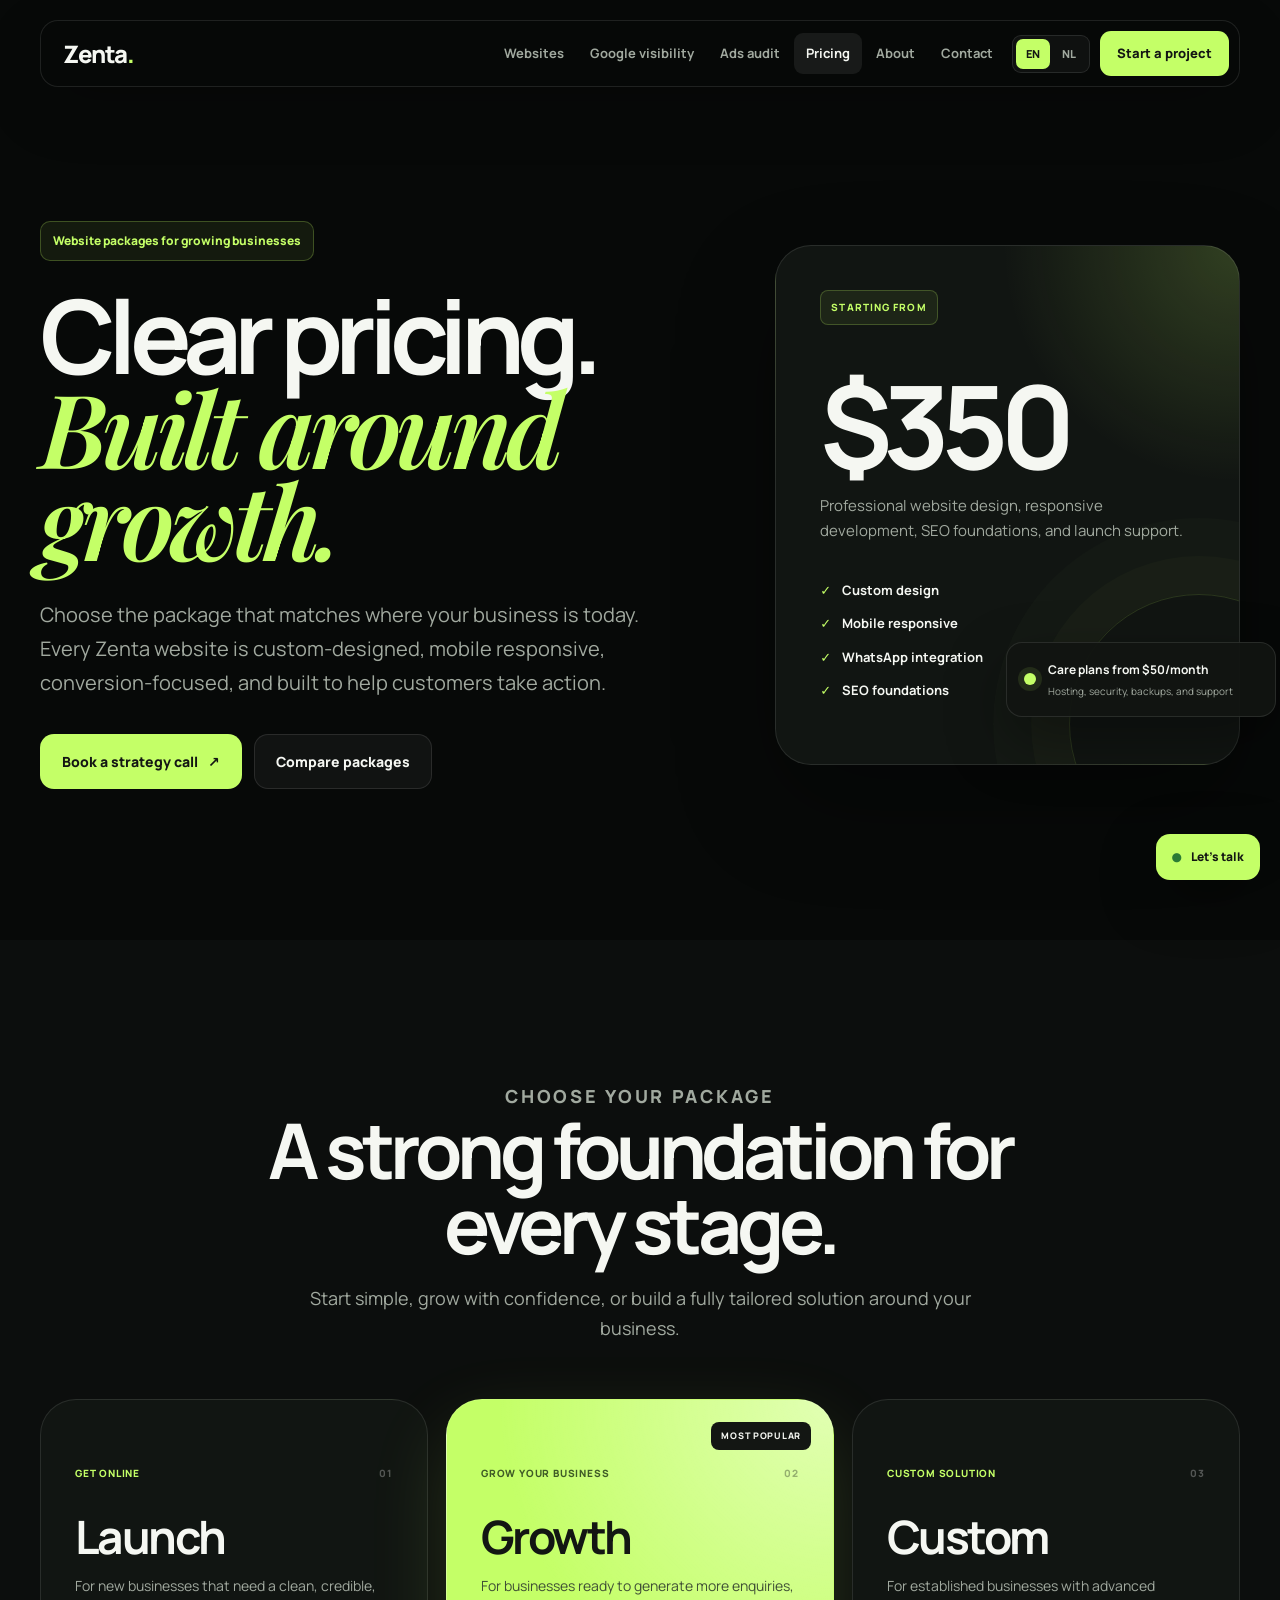
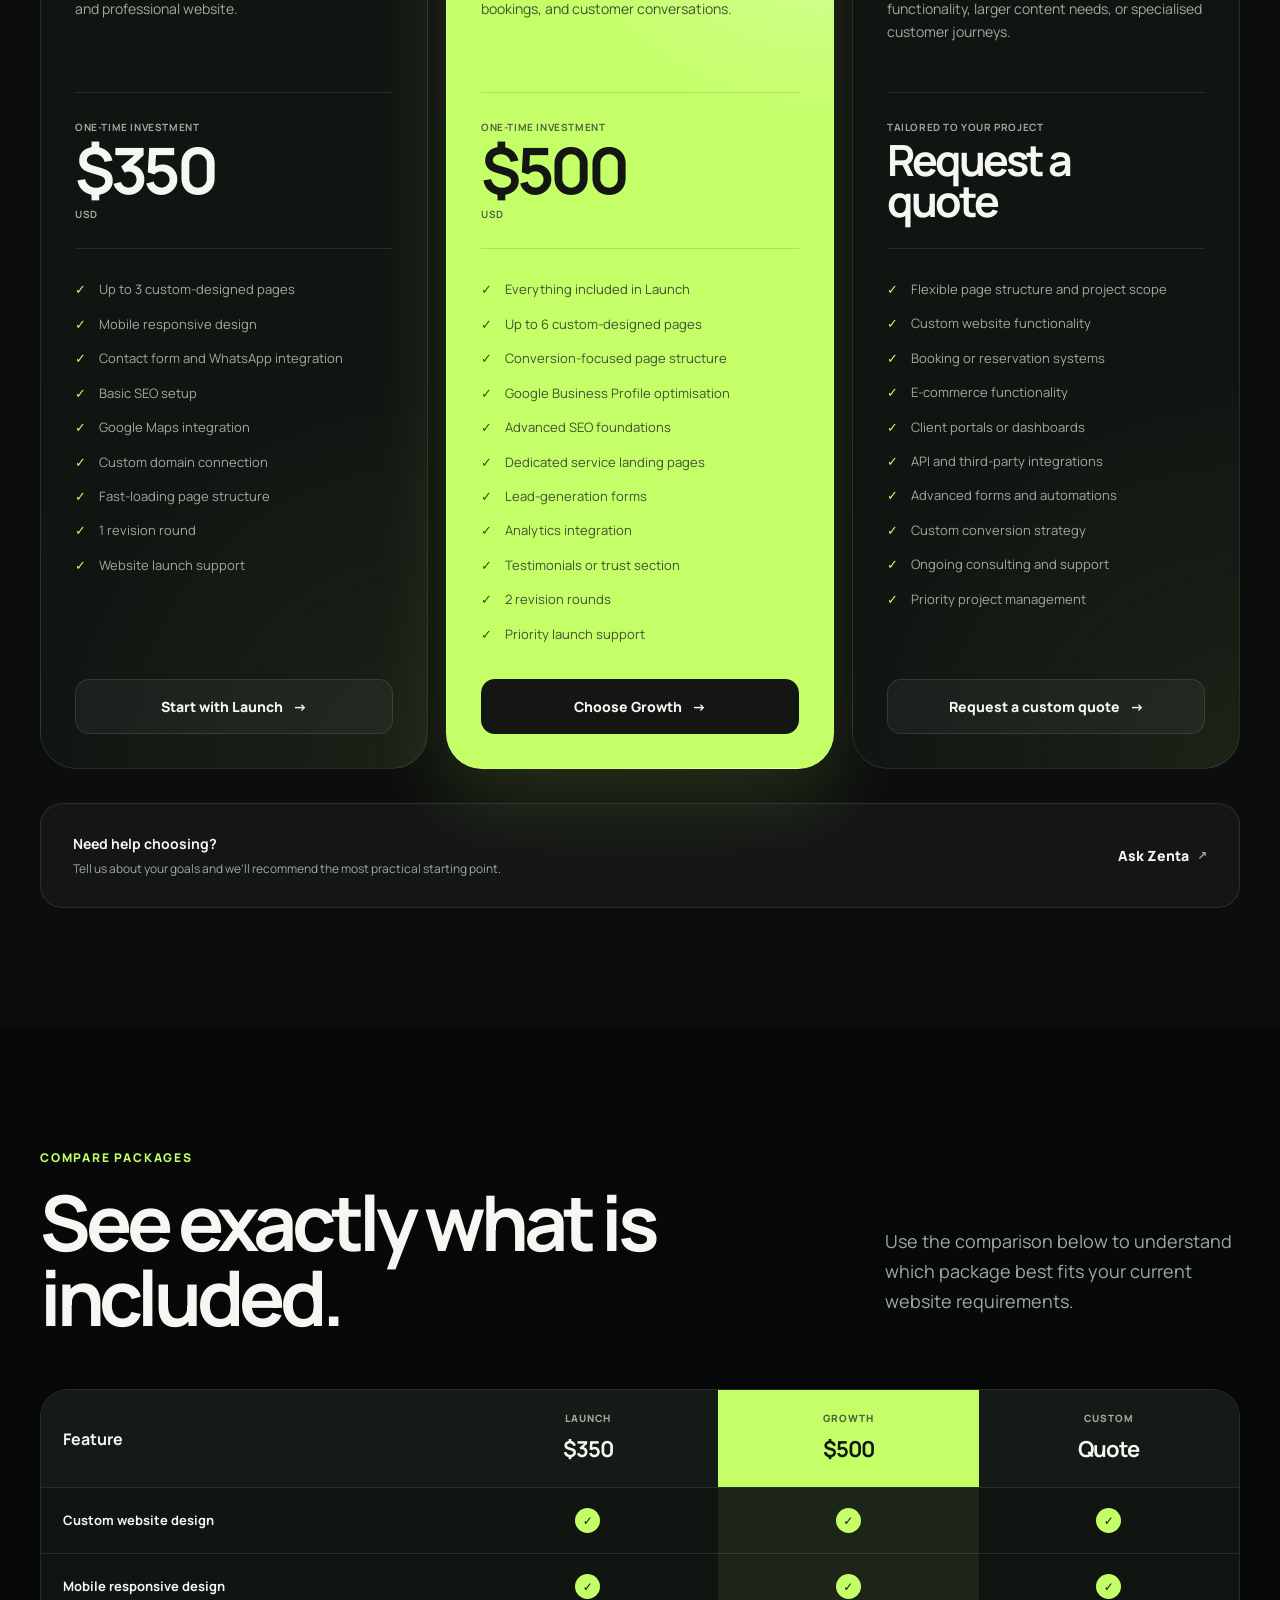
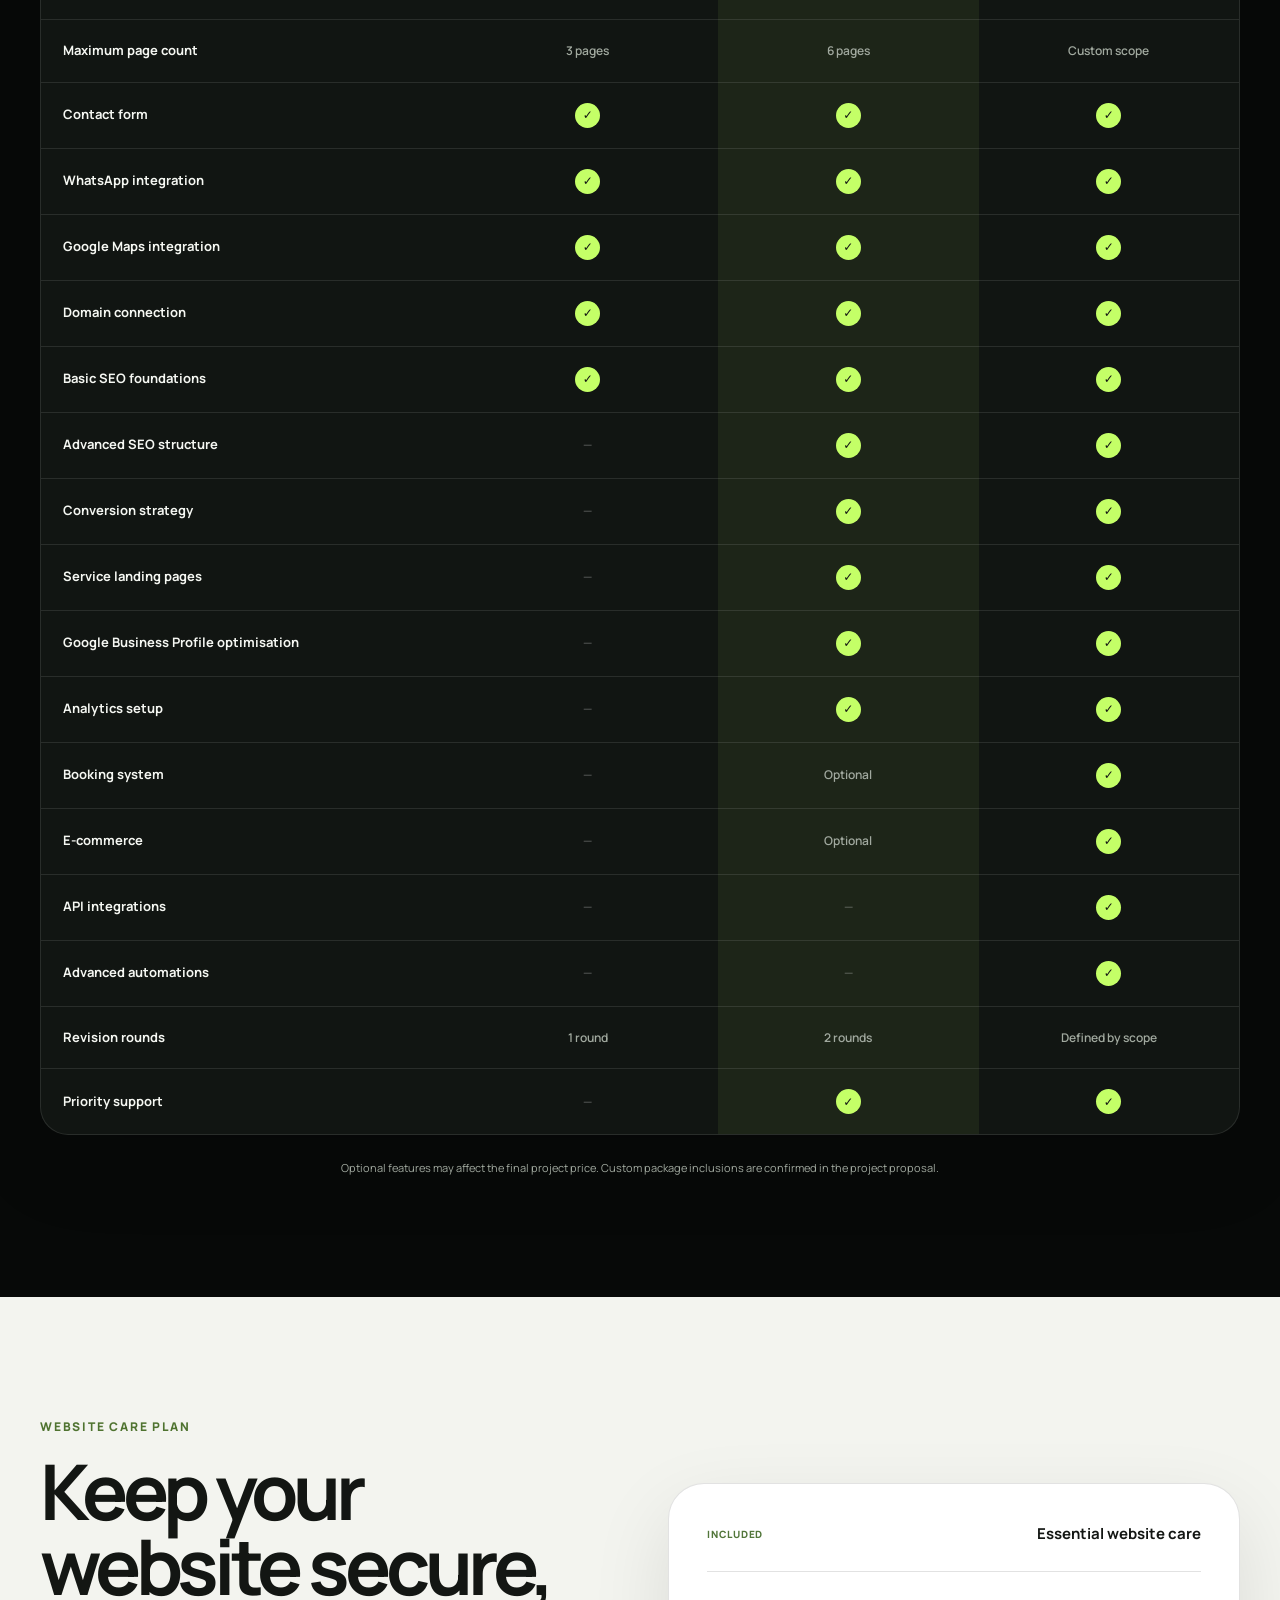
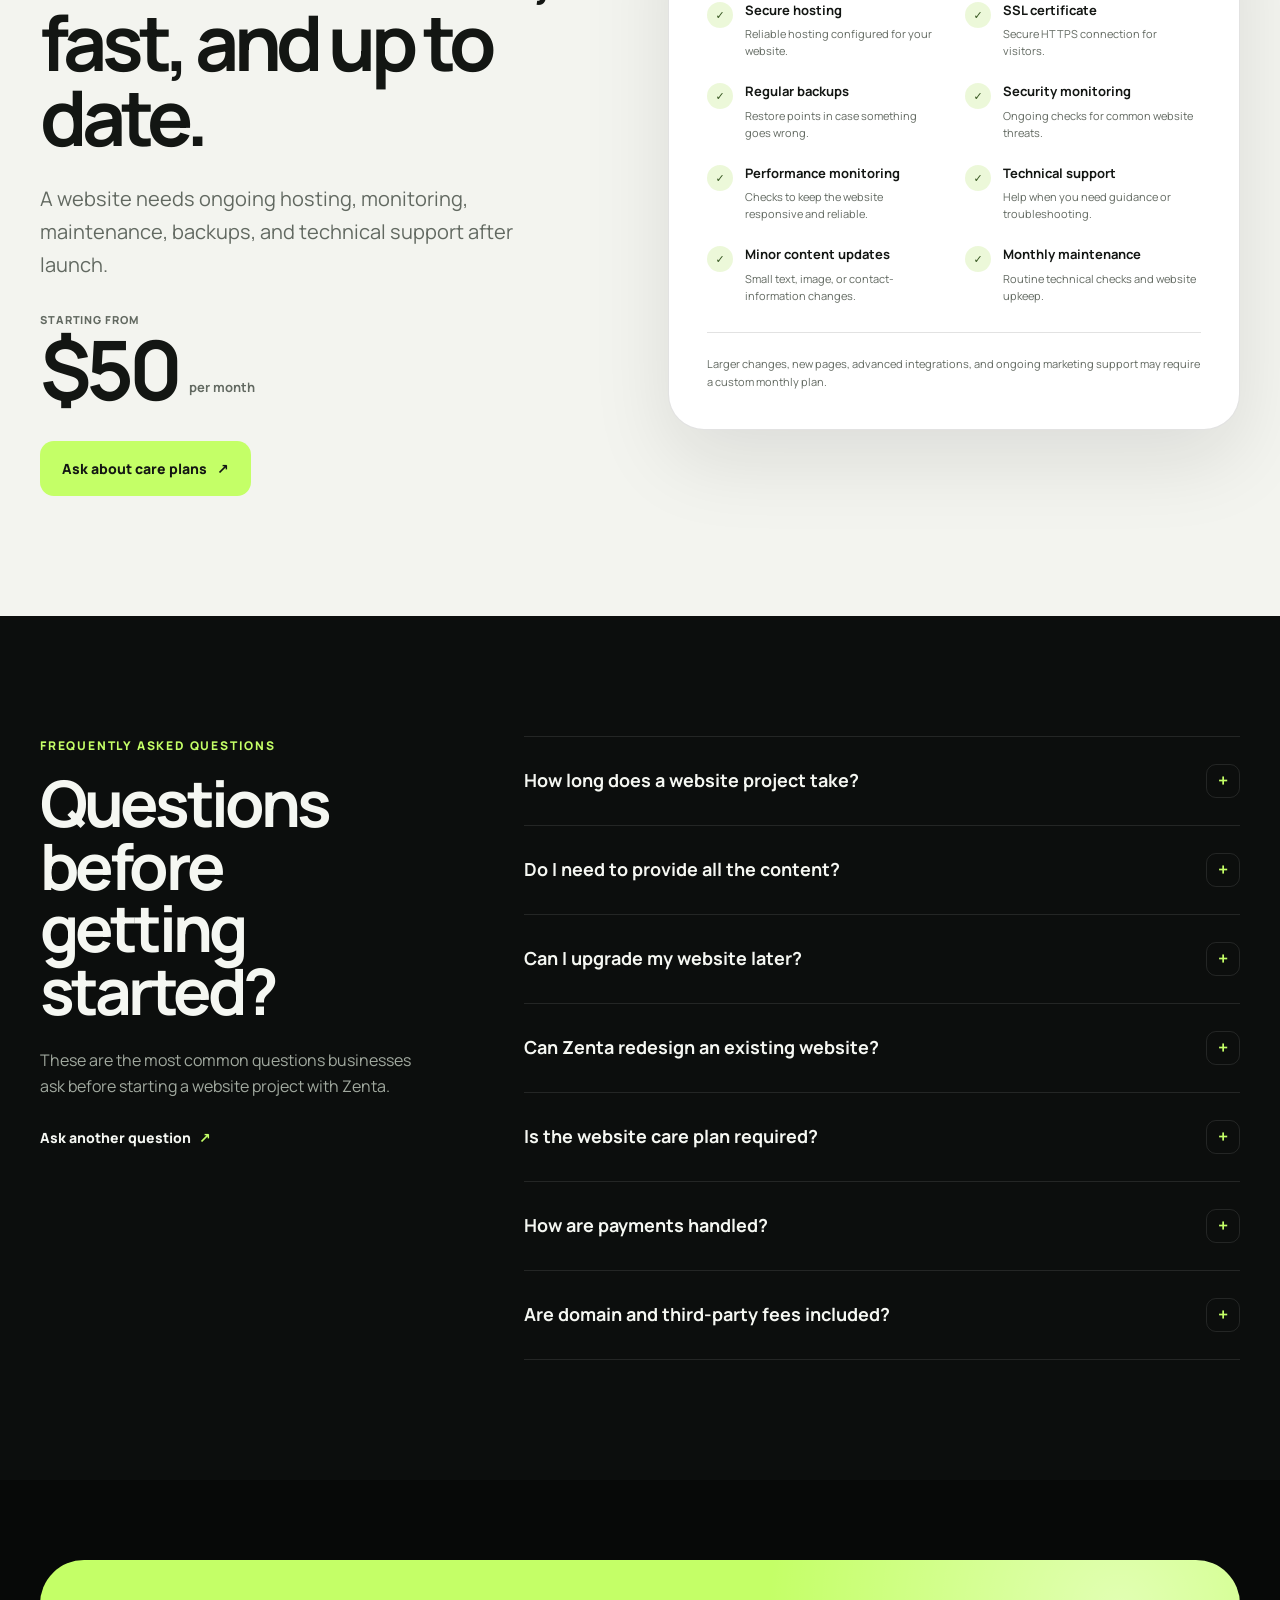
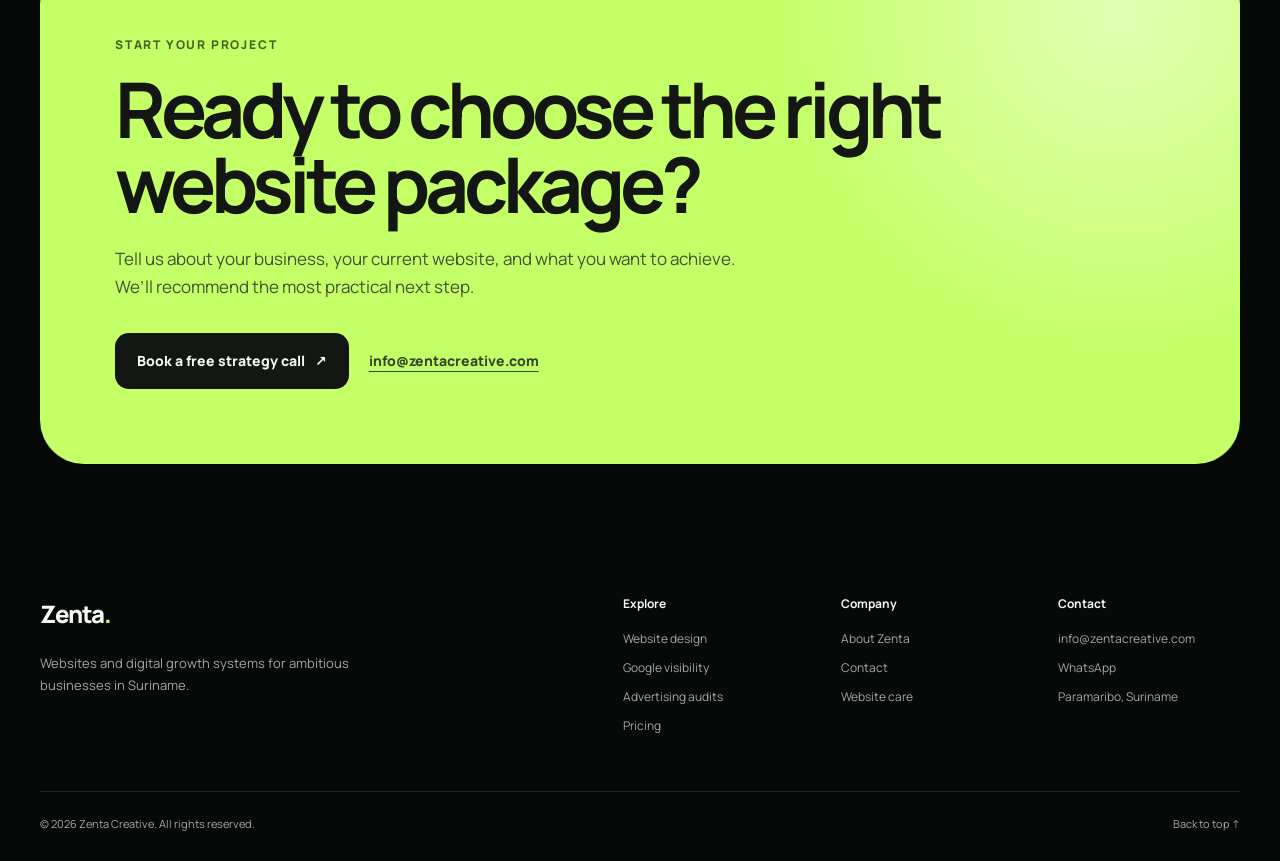
==== commit c847ffa6: "Update navigation links and footer content" ====
--- a/pricing.html
+++ b/pricing.html
@@ -105,14 +105,12 @@
     </a>
 
     <div class="nav-links" id="navLinks">
-      <a href="index.html#approach">Approach</a>
-      <a href="index.html#services">Solutions</a>
-      <a href="index.html#process">Process</a>
-      <a href="index.html#google">Google</a>
-      <a class="is-active" href="pricing.html" aria-current="page">
-        Pricing
-      </a>
+      <a href="website-design.html">Websites</a>
+      <a href="google-visibility.html">Google visibility</a>
+      <a href="ads-audit.html">Ads audit</a>
+      <a class="is-active" href="pricing.html" aria-current="page">Pricing</a>
       <a href="about.html">About</a>
+      <a href="contact.html">Contact</a>
 
       <div class="language-switch" aria-label="Language selector">
         <span aria-current="page">EN</span>
@@ -554,6 +552,7 @@
 
     <section
       class="section care-section"
+      id="care"
       aria-labelledby="careTitle"
     >
       <div class="container care-layout">
@@ -904,17 +903,17 @@
       <div class="footer-links">
         <div>
           <strong>Explore</strong>
-          <a href="index.html#approach">Approach</a>
-          <a href="index.html#services">Solutions</a>
-          <a href="index.html#process">Process</a>
+          <a href="website-design.html">Website design</a>
+          <a href="google-visibility.html">Google visibility</a>
+          <a href="ads-audit.html">Advertising audits</a>
           <a href="pricing.html">Pricing</a>
         </div>
 
         <div>
           <strong>Company</strong>
-          <a href="about.html">About</a>
-          <a href="reviews.html">Review systems</a>
-          <a href="ads-audit.html">Advertising audits</a>
+          <a href="about.html">About Zenta</a>
+          <a href="contact.html">Contact</a>
+          <a href="#care">Website care</a>
         </div>
 
         <div>
--- a/pricing.css
+++ b/pricing.css
@@ -0,0 +1,1059 @@
+/* =========================================================
+   Pricing page
+   Extends the shared homepage style.css
+   ========================================================= */
+
+.pricing-page {
+  background: var(--background);
+}
+
+/* =========================================================
+   Utilities
+   ========================================================= */
+
+.sr-only {
+  position: absolute;
+  width: 1px;
+  height: 1px;
+  padding: 0;
+  overflow: hidden;
+  clip: rect(0, 0, 0, 0);
+  white-space: nowrap;
+  border: 0;
+}
+
+.text-button {
+  display: inline-flex;
+  align-items: center;
+  gap: 8px;
+  padding: 0;
+  color: var(--text);
+  background: transparent;
+  font-size: 14px;
+  font-weight: 800;
+  cursor: pointer;
+}
+
+.text-button span {
+  color: var(--accent);
+  transition: transform var(--transition);
+}
+
+.text-button:hover span {
+  transform: translate(3px, -2px);
+}
+
+/* =========================================================
+   Pricing hero
+   ========================================================= */
+
+.pricing-hero {
+  position: relative;
+  padding: 180px 0 110px;
+}
+
+.pricing-hero-grid {
+  display: grid;
+  grid-template-columns: minmax(0, 1fr) minmax(390px, 0.72fr);
+  align-items: center;
+  gap: 90px;
+  min-height: 650px;
+}
+
+.pricing-hero-content {
+  position: relative;
+  z-index: 2;
+}
+
+.pricing-hero h1 {
+  max-width: 850px;
+  margin-bottom: 0;
+  font-size: clamp(62px, 8vw, 112px);
+  line-height: 0.9;
+  letter-spacing: -0.075em;
+}
+
+.pricing-hero-copy {
+  max-width: 690px;
+  margin: 32px 0 0;
+  color: var(--muted);
+  font-size: 20px;
+  line-height: 1.7;
+}
+
+.pricing-hero-summary {
+  position: relative;
+}
+
+.summary-card {
+  position: relative;
+  min-height: 520px;
+  padding: 44px;
+  overflow: hidden;
+  border: 1px solid var(--line);
+  border-radius: var(--radius);
+  background:
+    radial-gradient(
+      circle at 100% 0,
+      rgba(196, 255, 103, 0.18),
+      transparent 34%
+    ),
+    var(--surface);
+  box-shadow: var(--shadow);
+}
+
+.summary-card::after {
+  content: "";
+  position: absolute;
+  right: -90px;
+  bottom: -90px;
+  width: 260px;
+  height: 260px;
+  border: 1px solid rgba(196, 255, 103, 0.14);
+  border-radius: 50%;
+  box-shadow:
+    0 0 0 38px rgba(196, 255, 103, 0.025),
+    0 0 0 76px rgba(196, 255, 103, 0.015);
+}
+
+.summary-label {
+  display: inline-flex;
+  margin-bottom: 52px;
+  padding: 8px 10px;
+  border: 1px solid rgba(196, 255, 103, 0.22);
+  border-radius: 8px;
+  color: var(--accent);
+  background: rgba(196, 255, 103, 0.07);
+  font-size: 10px;
+  font-weight: 800;
+  letter-spacing: 0.11em;
+  text-transform: uppercase;
+}
+
+.summary-card > strong {
+  display: block;
+  margin-bottom: 20px;
+  font-size: clamp(74px, 9vw, 118px);
+  line-height: 0.85;
+  letter-spacing: -0.08em;
+}
+
+.summary-card > p {
+  max-width: 420px;
+  margin-bottom: 36px;
+  color: var(--muted);
+  font-size: 15px;
+}
+
+.summary-points {
+  display: grid;
+  gap: 12px;
+  position: relative;
+  z-index: 2;
+}
+
+.summary-points span {
+  position: relative;
+  padding-left: 22px;
+  color: var(--text);
+  font-size: 13px;
+  font-weight: 700;
+}
+
+.summary-points span::before {
+  content: "✓";
+  position: absolute;
+  left: 0;
+  color: var(--accent);
+}
+
+.summary-floating-card {
+  position: absolute;
+  right: -36px;
+  bottom: 48px;
+  z-index: 3;
+  display: flex;
+  align-items: center;
+  gap: 12px;
+  min-width: 270px;
+  padding: 17px;
+  border: 1px solid var(--line);
+  border-radius: 16px;
+  background: rgba(17, 21, 18, 0.94);
+  box-shadow: 0 24px 60px rgba(0, 0, 0, 0.36);
+}
+
+.summary-floating-card strong,
+.summary-floating-card small {
+  display: block;
+}
+
+.summary-floating-card strong {
+  font-size: 12px;
+}
+
+.summary-floating-card small {
+  margin-top: 3px;
+  color: var(--muted);
+  font-size: 10px;
+}
+
+/* =========================================================
+   Pricing cards
+   ========================================================= */
+
+.packages-section {
+  background: rgba(255, 255, 255, 0.018);
+}
+
+.pricing-cards {
+  display: grid;
+  grid-template-columns: repeat(3, minmax(0, 1fr));
+  align-items: stretch;
+  gap: 18px;
+}
+
+.pricing-card {
+  position: relative;
+  display: flex;
+  flex-direction: column;
+  min-height: 790px;
+  padding: 34px;
+  border: 1px solid var(--line);
+  border-radius: var(--radius);
+  background:
+    radial-gradient(
+      circle at 100% 100%,
+      rgba(196, 255, 103, 0.06),
+      transparent 38%
+    ),
+    var(--surface);
+  transition:
+    transform var(--transition),
+    border-color var(--transition),
+    box-shadow var(--transition);
+}
+
+.pricing-card:hover {
+  border-color: rgba(196, 255, 103, 0.24);
+  transform: translateY(-8px);
+}
+
+.pricing-card-featured {
+  color: var(--text-dark);
+  background:
+    radial-gradient(
+      circle at 100% 0,
+      rgba(255, 255, 255, 0.5),
+      transparent 32%
+    ),
+    var(--accent);
+  box-shadow: 0 30px 80px rgba(196, 255, 103, 0.14);
+  transform: translateY(-18px);
+}
+
+.pricing-card-featured:hover {
+  border-color: rgba(255, 255, 255, 0.45);
+  transform: translateY(-24px);
+}
+
+.popular-badge {
+  position: absolute;
+  top: 22px;
+  right: 22px;
+  padding: 7px 10px;
+  border-radius: 8px;
+  color: var(--text);
+  background: var(--text-dark);
+  font-size: 9px;
+  font-weight: 800;
+  letter-spacing: 0.08em;
+  text-transform: uppercase;
+}
+
+.pricing-card-top {
+  display: flex;
+  align-items: center;
+  justify-content: space-between;
+  gap: 20px;
+  min-height: 80px;
+}
+
+.package-tag,
+.package-number {
+  font-size: 10px;
+  font-weight: 800;
+  letter-spacing: 0.08em;
+  text-transform: uppercase;
+}
+
+.package-tag {
+  color: var(--accent);
+}
+
+.pricing-card-featured .package-tag {
+  color: #3f5c26;
+}
+
+.package-number {
+  color: rgba(255, 255, 255, 0.28);
+}
+
+.pricing-card-featured .package-number {
+  color: rgba(19, 22, 19, 0.34);
+}
+
+.pricing-card h3 {
+  margin-bottom: 14px;
+  font-size: 46px;
+  line-height: 1;
+  letter-spacing: -0.055em;
+}
+
+.package-description {
+  min-height: 92px;
+  margin-bottom: 26px;
+  color: var(--muted);
+  font-size: 14px;
+}
+
+.pricing-card-featured .package-description {
+  color: #405036;
+}
+
+.package-price {
+  display: grid;
+  gap: 5px;
+  min-height: 138px;
+  padding: 26px 0;
+  border-top: 1px solid var(--line);
+  border-bottom: 1px solid var(--line);
+}
+
+.pricing-card-featured .package-price {
+  border-color: rgba(19, 22, 19, 0.14);
+}
+
+.package-price span,
+.package-price small {
+  color: var(--muted);
+  font-size: 10px;
+  font-weight: 700;
+  letter-spacing: 0.06em;
+  text-transform: uppercase;
+}
+
+.pricing-card-featured .package-price span,
+.pricing-card-featured .package-price small {
+  color: #536348;
+}
+
+.package-price strong {
+  font-size: 64px;
+  line-height: 0.95;
+  letter-spacing: -0.07em;
+}
+
+.package-price-custom strong {
+  max-width: 280px;
+  font-size: 43px;
+  line-height: 0.95;
+}
+
+.package-features {
+  display: grid;
+  gap: 13px;
+  margin: 30px 0 34px;
+}
+
+.package-features li {
+  position: relative;
+  padding-left: 24px;
+  color: var(--muted);
+  font-size: 13px;
+}
+
+.package-features li::before {
+  content: "✓";
+  position: absolute;
+  left: 0;
+  color: var(--accent);
+  font-weight: 800;
+}
+
+.pricing-card-featured .package-features li {
+  color: #405036;
+}
+
+.pricing-card-featured .package-features li::before {
+  color: #315118;
+}
+
+.package-button {
+  width: 100%;
+  margin-top: auto;
+}
+
+.pricing-card-featured .button-primary {
+  color: var(--text);
+  background: var(--text-dark);
+}
+
+.pricing-card-featured .button-primary:hover {
+  background: #232923;
+  box-shadow: 0 16px 45px rgba(0, 0, 0, 0.16);
+}
+
+.pricing-note {
+  display: flex;
+  align-items: center;
+  justify-content: space-between;
+  gap: 40px;
+  margin-top: 34px;
+  padding: 28px 32px;
+  border: 1px solid var(--line);
+  border-radius: 22px;
+  background: rgba(255, 255, 255, 0.035);
+}
+
+.pricing-note div {
+  display: grid;
+  gap: 4px;
+}
+
+.pricing-note strong {
+  font-size: 14px;
+}
+
+.pricing-note span {
+  color: var(--muted);
+  font-size: 12px;
+}
+
+/* =========================================================
+   Comparison table
+   ========================================================= */
+
+.comparison-section {
+  overflow: hidden;
+}
+
+.comparison-table-wrap {
+  overflow-x: auto;
+  border: 1px solid var(--line);
+  border-radius: 28px;
+  background: var(--surface);
+  box-shadow: 0 25px 80px rgba(0, 0, 0, 0.16);
+  scrollbar-width: thin;
+  scrollbar-color: var(--accent) transparent;
+}
+
+.comparison-table-wrap::-webkit-scrollbar {
+  height: 10px;
+}
+
+.comparison-table-wrap::-webkit-scrollbar-track {
+  background: transparent;
+}
+
+.comparison-table-wrap::-webkit-scrollbar-thumb {
+  border-radius: 999px;
+  background: rgba(196, 255, 103, 0.5);
+}
+
+.comparison-table {
+  width: 100%;
+  min-width: 900px;
+  border-collapse: collapse;
+}
+
+.comparison-table th,
+.comparison-table td {
+  padding: 20px 22px;
+  border-bottom: 1px solid var(--line);
+  text-align: center;
+  vertical-align: middle;
+}
+
+.comparison-table th:first-child,
+.comparison-table td:first-child {
+  text-align: left;
+}
+
+.comparison-table thead th {
+  position: sticky;
+  top: 0;
+  z-index: 2;
+  min-width: 175px;
+  color: var(--text);
+  background: #151a17;
+}
+
+.comparison-table thead th:first-child {
+  min-width: 280px;
+}
+
+.comparison-table thead span,
+.comparison-table thead strong {
+  display: block;
+}
+
+.comparison-table thead span {
+  margin-bottom: 4px;
+  color: var(--muted);
+  font-size: 10px;
+  font-weight: 800;
+  letter-spacing: 0.09em;
+  text-transform: uppercase;
+}
+
+.comparison-table thead strong {
+  font-size: 22px;
+  letter-spacing: -0.04em;
+}
+
+.comparison-table tbody th {
+  color: var(--text);
+  font-size: 13px;
+  font-weight: 700;
+}
+
+.comparison-table tbody td {
+  color: var(--muted);
+  font-size: 12px;
+  font-weight: 600;
+}
+
+.comparison-table tbody tr:last-child th,
+.comparison-table tbody tr:last-child td {
+  border-bottom: 0;
+}
+
+.comparison-table tbody tr:hover th,
+.comparison-table tbody tr:hover td {
+  background: rgba(255, 255, 255, 0.025);
+}
+
+.comparison-featured {
+  background: rgba(196, 255, 103, 0.065);
+}
+
+.comparison-table thead .comparison-featured {
+  color: var(--text-dark);
+  background: var(--accent);
+}
+
+.comparison-table thead .comparison-featured span {
+  color: #4d633d;
+}
+
+.check {
+  display: inline-grid;
+  place-items: center;
+  width: 25px;
+  height: 25px;
+  border-radius: 50%;
+  color: var(--text-dark);
+  background: var(--accent);
+  font-size: 12px;
+  font-weight: 900;
+}
+
+.dash {
+  color: rgba(255, 255, 255, 0.28);
+}
+
+.comparison-disclaimer {
+  max-width: 760px;
+  margin: 24px auto 0;
+  color: var(--muted);
+  font-size: 11px;
+  text-align: center;
+}
+
+/* =========================================================
+   Care plan
+   ========================================================= */
+
+.care-section {
+  color: var(--text-dark);
+  background: var(--surface-white);
+}
+
+.care-layout {
+  display: grid;
+  grid-template-columns: minmax(0, 0.8fr) minmax(440px, 0.85fr);
+  align-items: center;
+  gap: 90px;
+}
+
+.care-section .kicker {
+  color: #4f7330;
+}
+
+.care-content h2 {
+  margin-bottom: 0;
+  font-size: clamp(46px, 6vw, 80px);
+  line-height: 0.98;
+  letter-spacing: -0.065em;
+}
+
+.care-content .large-copy {
+  max-width: 680px;
+  margin: 28px 0 30px;
+  color: var(--muted-dark);
+}
+
+.care-price {
+  display: grid;
+  grid-template-columns: auto auto;
+  align-items: end;
+  justify-content: start;
+  column-gap: 12px;
+  margin-bottom: 34px;
+}
+
+.care-price span {
+  grid-column: 1 / -1;
+  margin-bottom: 4px;
+  color: var(--muted-dark);
+  font-size: 11px;
+  font-weight: 800;
+  letter-spacing: 0.08em;
+  text-transform: uppercase;
+}
+
+.care-price strong {
+  font-size: 82px;
+  line-height: 0.9;
+  letter-spacing: -0.07em;
+}
+
+.care-price small {
+  padding-bottom: 9px;
+  color: var(--muted-dark);
+  font-size: 13px;
+  font-weight: 700;
+}
+
+.care-card {
+  padding: 38px;
+  border: 1px solid var(--line-light);
+  border-radius: var(--radius);
+  background: #fff;
+  box-shadow: 0 30px 80px rgba(19, 22, 19, 0.1);
+}
+
+.care-card-header {
+  display: flex;
+  align-items: center;
+  justify-content: space-between;
+  gap: 30px;
+  padding-bottom: 24px;
+  border-bottom: 1px solid var(--line-light);
+}
+
+.care-card-header span {
+  color: #52763a;
+  font-size: 10px;
+  font-weight: 800;
+  letter-spacing: 0.09em;
+  text-transform: uppercase;
+}
+
+.care-card-header strong {
+  font-size: 15px;
+}
+
+.care-features {
+  display: grid;
+  grid-template-columns: repeat(2, minmax(0, 1fr));
+  gap: 22px;
+  margin-top: 28px;
+}
+
+.care-features > div {
+  display: flex;
+  align-items: flex-start;
+  gap: 12px;
+}
+
+.care-features > div > span {
+  display: grid;
+  place-items: center;
+  flex: 0 0 auto;
+  width: 26px;
+  height: 26px;
+  margin-top: 2px;
+  border-radius: 50%;
+  color: #35551f;
+  background: rgba(158, 219, 66, 0.2);
+  font-size: 11px;
+  font-weight: 900;
+}
+
+.care-features strong,
+.care-features small {
+  display: block;
+}
+
+.care-features strong {
+  margin-bottom: 4px;
+  font-size: 13px;
+}
+
+.care-features small {
+  color: var(--muted-dark);
+  font-size: 11px;
+  line-height: 1.55;
+}
+
+.care-card-note {
+  margin: 28px 0 0;
+  padding-top: 22px;
+  border-top: 1px solid var(--line-light);
+  color: var(--muted-dark);
+  font-size: 11px;
+}
+
+/* =========================================================
+   FAQ
+   ========================================================= */
+
+.faq-section {
+  background: rgba(255, 255, 255, 0.018);
+}
+
+.faq-layout {
+  display: grid;
+  grid-template-columns: minmax(300px, 0.55fr) minmax(0, 1fr);
+  align-items: start;
+  gap: 90px;
+}
+
+.faq-intro {
+  position: sticky;
+  top: 140px;
+}
+
+.faq-intro h2 {
+  margin-bottom: 24px;
+  font-size: clamp(42px, 5vw, 68px);
+  line-height: 0.98;
+  letter-spacing: -0.06em;
+}
+
+.faq-intro > p:not(.kicker) {
+  max-width: 480px;
+  margin-bottom: 24px;
+  color: var(--muted);
+}
+
+.faq-list {
+  border-top: 1px solid var(--line);
+}
+
+.faq-item {
+  border-bottom: 1px solid var(--line);
+}
+
+.faq-question {
+  display: grid;
+  grid-template-columns: 1fr auto;
+  align-items: center;
+  gap: 30px;
+  width: 100%;
+  padding: 27px 0;
+  color: var(--text);
+  background: transparent;
+  font-size: 18px;
+  font-weight: 700;
+  text-align: left;
+  cursor: pointer;
+}
+
+.faq-question i {
+  display: grid;
+  place-items: center;
+  width: 34px;
+  height: 34px;
+  border: 1px solid var(--line);
+  border-radius: 10px;
+  color: var(--accent);
+  font-style: normal;
+  transition:
+    transform var(--transition),
+    background-color var(--transition);
+}
+
+.faq-item.is-open .faq-question i {
+  color: var(--text-dark);
+  background: var(--accent);
+  transform: rotate(45deg);
+}
+
+.faq-answer {
+  display: grid;
+  grid-template-rows: 0fr;
+  transition: grid-template-rows 260ms ease;
+}
+
+.faq-answer > div {
+  overflow: hidden;
+}
+
+.faq-answer p {
+  max-width: 760px;
+  margin: 0;
+  padding: 0 56px 0 0;
+  color: var(--muted);
+  font-size: 14px;
+}
+
+.faq-item.is-open .faq-answer {
+  grid-template-rows: 1fr;
+}
+
+.faq-item.is-open .faq-answer p {
+  padding-bottom: 28px;
+}
+
+/* =========================================================
+   Pricing final CTA
+   ========================================================= */
+
+.pricing-final-cta {
+  padding-top: 80px;
+}
+
+/* =========================================================
+   Responsive
+   ========================================================= */
+
+@media (max-width: 1080px) {
+  .pricing-hero-grid {
+    grid-template-columns: 1fr;
+    gap: 70px;
+  }
+
+  .pricing-hero-content {
+    max-width: 850px;
+  }
+
+  .pricing-hero-summary {
+    max-width: 760px;
+  }
+
+  .summary-floating-card {
+    right: -18px;
+  }
+
+  .pricing-cards {
+    grid-template-columns: 1fr;
+    max-width: 760px;
+    margin-inline: auto;
+  }
+
+  .pricing-card {
+    min-height: auto;
+  }
+
+  .pricing-card-featured,
+  .pricing-card-featured:hover {
+    transform: none;
+  }
+
+  .package-description {
+    min-height: auto;
+  }
+
+  .care-layout {
+    grid-template-columns: 1fr;
+    gap: 60px;
+  }
+
+  .care-content {
+    max-width: 760px;
+  }
+
+  .care-card {
+    max-width: 820px;
+  }
+
+  .faq-layout {
+    grid-template-columns: 1fr;
+    gap: 55px;
+  }
+
+  .faq-intro {
+    position: static;
+    max-width: 760px;
+  }
+}
+
+@media (max-width: 760px) {
+  .pricing-hero {
+    padding: 135px 0 80px;
+  }
+
+  .pricing-hero-grid {
+    min-height: auto;
+    gap: 55px;
+  }
+
+  .pricing-hero h1 {
+    font-size: clamp(52px, 16vw, 78px);
+  }
+
+  .pricing-hero-copy {
+    font-size: 17px;
+  }
+
+  .pricing-hero .hero-actions {
+    flex-direction: column;
+  }
+
+  .pricing-hero .hero-actions .button {
+    width: 100%;
+  }
+
+  .summary-card {
+    min-height: 470px;
+    padding: 30px;
+  }
+
+  .summary-label {
+    margin-bottom: 40px;
+  }
+
+  .summary-card > strong {
+    font-size: 86px;
+  }
+
+  .summary-floating-card {
+    position: static;
+    margin-top: 14px;
+  }
+
+  .pricing-card {
+    min-height: auto;
+    padding: 28px;
+  }
+
+  .pricing-card h3 {
+    font-size: 40px;
+  }
+
+  .package-price strong {
+    font-size: 56px;
+  }
+
+  .package-price-custom strong {
+    font-size: 36px;
+  }
+
+  .popular-badge {
+    top: 18px;
+    right: 18px;
+  }
+
+  .pricing-note {
+    align-items: flex-start;
+    flex-direction: column;
+    padding: 24px;
+  }
+
+  .comparison-table th,
+  .comparison-table td {
+    padding: 17px 16px;
+  }
+
+  .care-content h2 {
+    font-size: clamp(42px, 13vw, 62px);
+  }
+
+  .care-price strong {
+    font-size: 68px;
+  }
+
+  .care-card {
+    padding: 28px;
+  }
+
+  .care-features {
+    grid-template-columns: 1fr;
+  }
+
+  .faq-question {
+    gap: 18px;
+    padding: 23px 0;
+    font-size: 16px;
+  }
+
+  .faq-answer p {
+    padding-right: 0;
+  }
+}
+
+@media (max-width: 480px) {
+  .summary-card {
+    min-height: 430px;
+    padding: 25px;
+  }
+
+  .summary-card > strong {
+    font-size: 72px;
+  }
+
+  .pricing-card-top {
+    min-height: 70px;
+  }
+
+  .pricing-card h3 {
+    font-size: 37px;
+  }
+
+  .package-price {
+    min-height: 125px;
+  }
+
+  .package-price strong {
+    font-size: 50px;
+  }
+
+  .package-price-custom strong {
+    font-size: 32px;
+  }
+
+  .care-price {
+    grid-template-columns: 1fr;
+  }
+
+  .care-price small {
+    padding-bottom: 0;
+  }
+
+  .care-card-header {
+    align-items: flex-start;
+    flex-direction: column;
+    gap: 8px;
+  }
+}
+
+/* =========================================================
+   Reduced motion
+   ========================================================= */
+
+@media (prefers-reduced-motion: reduce) {
+  .pricing-card,
+  .faq-answer,
+  .faq-question i,
+  .text-button span {
+    transition: none;
+  }
+
+  .pricing-card:hover,
+  .pricing-card-featured:hover {
+    transform: none;
+  }
+}
